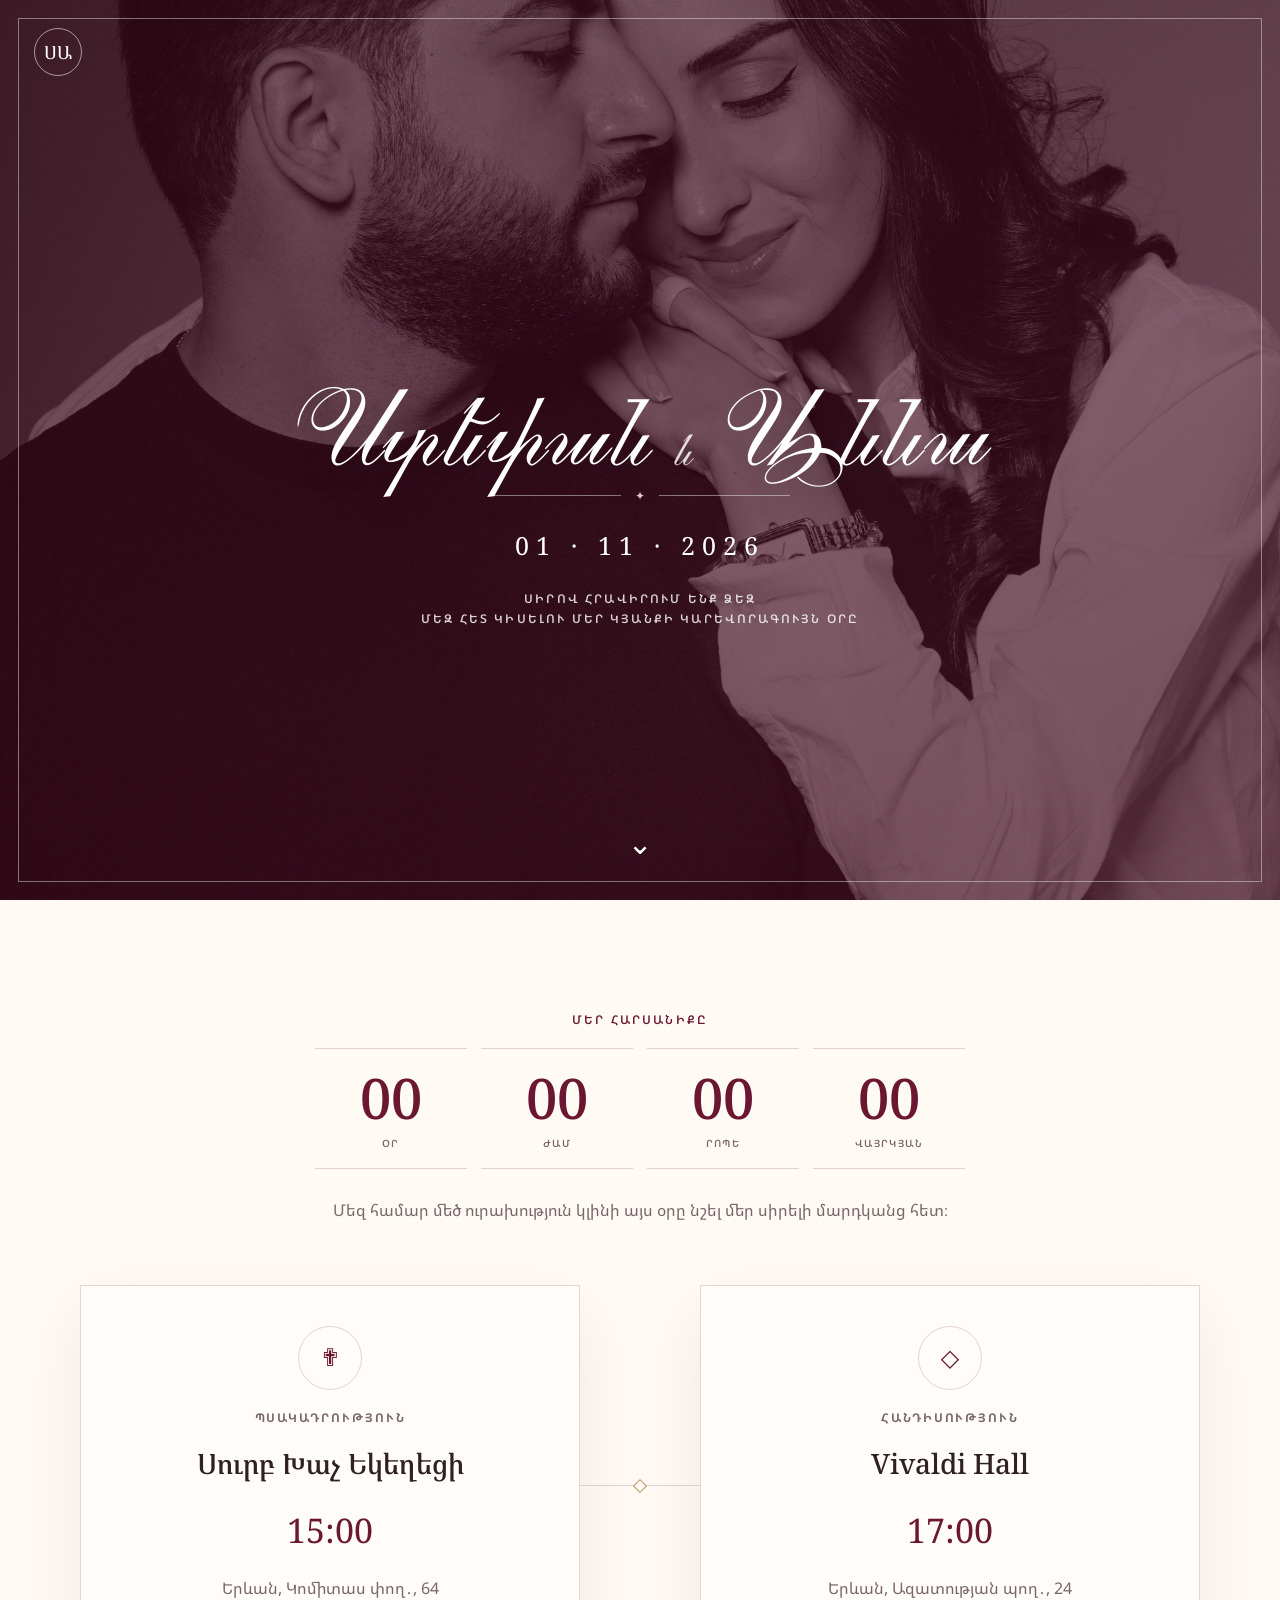
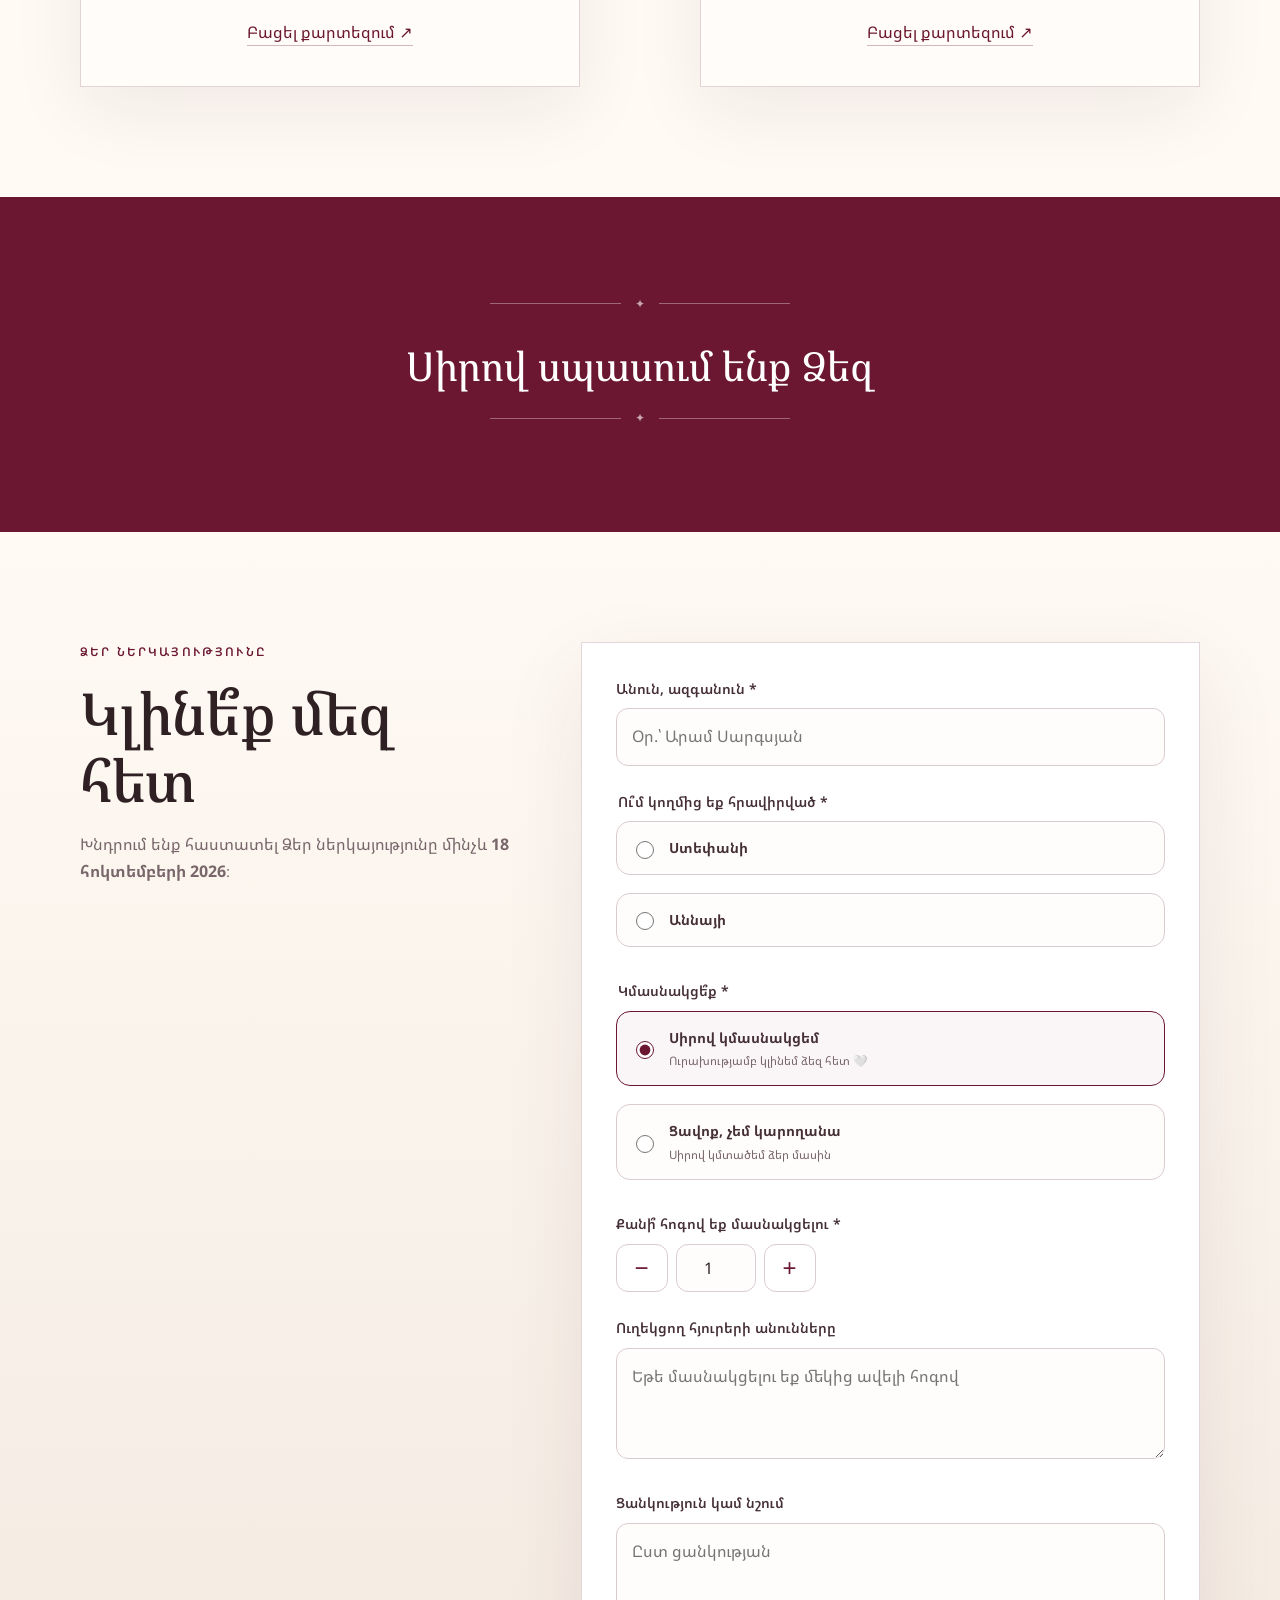
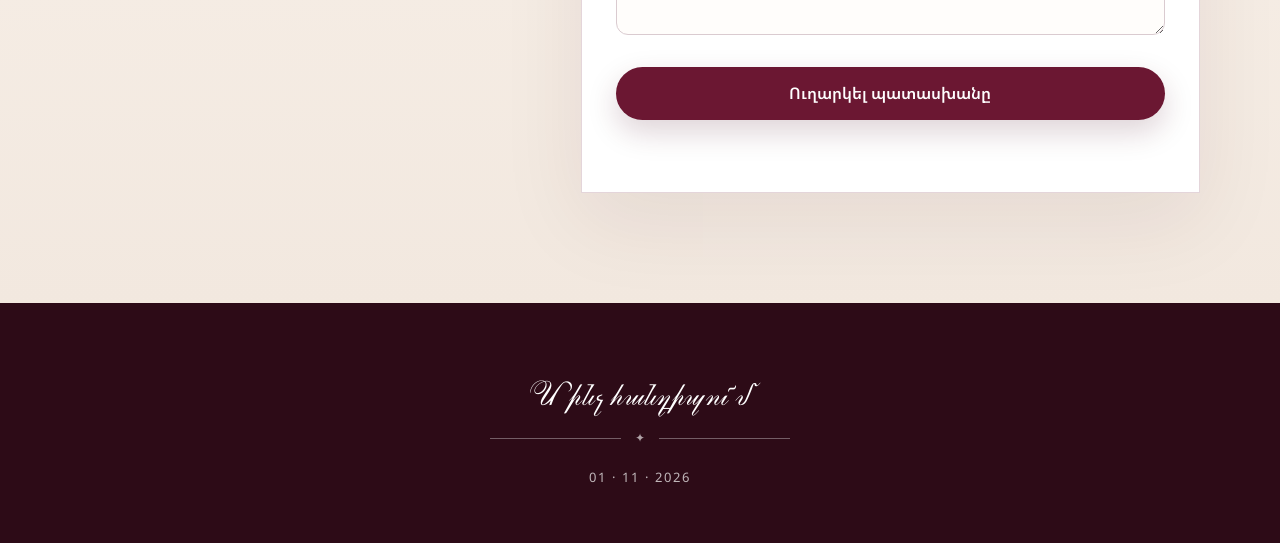
==== preview/index.html @ 8523e108 "Publish social sharing preview metadata" ====
<!DOCTYPE html>
<html lang="hy">
<head>
  <meta charset="UTF-8" />
  <meta name="viewport" content="width=device-width, initial-scale=1.0" />
  <meta name="theme-color" content="#6b1732" />
  <title>Ստեփան և Աննա — 01.11.2026</title>
  <meta name="description" content="Սիրով հրավիրում ենք Ձեզ մեզ հետ կիսելու մեր կյանքի կարևորագույն օրը։" />

  <!-- Link preview / social sharing -->
  <meta property="og:type" content="website" />
  <meta property="og:locale" content="hy_AM" />
  <meta property="og:title" content="Ստեփան և Աննա — 01.11.2026" />
  <meta property="og:description" content="Սիրով հրավիրում ենք Ձեզ մեզ հետ կիսելու մեր կյանքի կարևորագույն օրը։" />
  <meta property="og:url" content="https://stepan4118-star.github.io/stepan-anna-wedding/preview/" />
  <meta property="og:image" content="https://stepan4118-star.github.io/stepan-anna-wedding/preview/assets/share-preview.jpg" />
  <meta property="og:image:secure_url" content="https://stepan4118-star.github.io/stepan-anna-wedding/preview/assets/share-preview.jpg" />
  <meta property="og:image:type" content="image/jpeg" />
  <meta property="og:image:width" content="1200" />
  <meta property="og:image:height" content="572" />
  <meta property="og:image:alt" content="Ստեփան և Աննա — հարսանեկան հրավեր" />

  <meta name="twitter:card" content="summary_large_image" />
  <meta name="twitter:title" content="Ստեփան և Աննա — 01.11.2026" />
  <meta name="twitter:description" content="Սիրով հրավիրում ենք Ձեզ մեզ հետ կիսելու մեր կյանքի կարևորագույն օրը։" />
  <meta name="twitter:image" content="https://stepan4118-star.github.io/stepan-anna-wedding/preview/assets/share-preview.jpg" />
  <link rel="preconnect" href="https://fonts.googleapis.com">
  <link rel="preconnect" href="https://fonts.gstatic.com" crossorigin>
  <link href="https://fonts.googleapis.com/css2?family=Noto+Serif+Armenian:wght@400;500;600;700&family=Noto+Sans+Armenian:wght@300;400;500;600&display=swap" rel="stylesheet">
  <link rel="stylesheet" href="styles.css?v=20261003-6" />
</head>
<body>
  <div class="noise" aria-hidden="true"></div>

  <header class="hero" id="top">
    <div class="hero-overlay"></div>
    <nav class="nav container">
      <a class="monogram" href="#top" aria-label="Գլխավոր">ՍԱ</a>
    </nav>

    <div class="hero-content container reveal">
      <h1>Ստեփան <span>և</span> Աննա</h1>
      <div class="ornament" aria-hidden="true"><span></span><b>✦</b><span></span></div>
      <p class="date">01 · 11 · 2026</p>
      <p class="eyebrow hero-invitation">
        ՍԻՐՈՎ ՀՐԱՎԻՐՈՒՄ ԵՆՔ ՁԵԶ<br>
        ՄԵԶ ՀԵՏ ԿԻՍԵԼՈՒ ՄԵՐ ԿՅԱՆՔԻ ԿԱՐԵՎՈՐԱԳՈՒՅՆ ՕՐԸ
      </p>
    </div>

    <a class="scroll-cue" href="#details" aria-label="Ոլորել ներքև">⌄</a>
  </header>

  <main>
    <section class="section details" id="details">
      <div class="container">
        <div class="section-heading reveal">
          <p class="eyebrow">ՄԵՐ ՀԱՐՍԱՆԻՔԸ</p>
          <div class="countdown" id="countdown" aria-label="Հարսանիքին մնացել է">
            <div class="countdown-item"><strong id="countdownDays">00</strong><span>ՕՐ</span></div>
            <div class="countdown-item"><strong id="countdownHours">00</strong><span>ԺԱՄ</span></div>
            <div class="countdown-item"><strong id="countdownMinutes">00</strong><span>ՐՈՊԵ</span></div>
            <div class="countdown-item"><strong id="countdownSeconds">00</strong><span>ՎԱՅՐԿՅԱՆ</span></div>
          </div>
          <p>Մեզ համար մեծ ուրախություն կլինի այս օրը նշել մեր սիրելի մարդկանց հետ։</p>
        </div>

        <div class="timeline">
          <article class="event-card reveal">
            <div class="event-icon">✟</div>
            <p class="event-label">ՊՍԱԿԱԴՐՈՒԹՅՈՒՆ</p>
            <h3>Սուրբ Խաչ Եկեղեցի</h3>
            <div class="event-time">15:00</div>
            <p>Երևան, Կոմիտաս փող․, 64</p>
            <a class="text-link" href="https://www.google.com/maps/search/?api=1&query=Surb+Khach+Church+Komitas+64+Yerevan" target="_blank" rel="noopener">Բացել քարտեզում ↗</a>
          </article>

          <div class="timeline-line" aria-hidden="true"><span></span></div>

          <article class="event-card reveal">
            <div class="event-icon">◇</div>
            <p class="event-label">ՀԱՆԴԻՍՈՒԹՅՈՒՆ</p>
            <h3>Vivaldi Hall</h3>
            <div class="event-time">17:00</div>
            <p>Երևան, Ազատության պող․, 24</p>
            <a class="text-link" href="https://www.google.com/maps/search/?api=1&query=Vivaldi+Hall+Azatutyan+24+Yerevan" target="_blank" rel="noopener">Բացել քարտեզում ↗</a>
          </article>
        </div>
      </div>
    </section>

    <section class="quote-section">
      <div class="container reveal">
        <div class="ornament light" aria-hidden="true"><span></span><b>✦</b><span></span></div>
        <p>Սիրով սպասում ենք Ձեզ</p>
        <div class="ornament light" aria-hidden="true"><span></span><b>✦</b><span></span></div>
      </div>
    </section>

    <section class="section rsvp" id="rsvp">
      <div class="container rsvp-grid">
        <div class="rsvp-copy reveal">
          <p class="eyebrow">ՁԵՐ ՆԵՐԿԱՅՈՒԹՅՈՒՆԸ</p>
          <h2>Կլինե՞ք մեզ հետ</h2>
          <p>Խնդրում ենք հաստատել Ձեր ներկայությունը մինչև <strong>18 հոկտեմբերի 2026</strong>։</p>
        </div>

        <form class="rsvp-form reveal" id="rsvpForm">
          <div class="field">
            <label for="name">Անուն, ազգանուն *</label>
            <input id="name" name="name" type="text" autocomplete="name" required placeholder="Օր.՝ Արամ Սարգսյան" />
          </div>

          <fieldset class="field choice-field">
            <legend>Ու՞մ կողմից եք հրավիրված *</legend>
            <label class="choice-card">
              <input type="radio" name="invitedBy" value="Ստեփանի" required />
              <span><b>Ստեփանի</b></span>
            </label>
            <label class="choice-card">
              <input type="radio" name="invitedBy" value="Աննայի" required />
              <span><b>Աննայի</b></span>
            </label>
          </fieldset>

          <fieldset class="field choice-field">
            <legend>Կմասնակցե՞ք *</legend>
            <label class="choice-card">
              <input type="radio" name="attendance" value="Այո" required checked />
              <span><b>Սիրով կմասնակցեմ</b><small>Ուրախությամբ կլինեմ ձեզ հետ 🤍</small></span>
            </label>
            <label class="choice-card">
              <input type="radio" name="attendance" value="Ոչ" required />
              <span><b>Ցավոք, չեմ կարողանա</b><small>Սիրով կմտածեմ ձեր մասին</small></span>
            </label>
          </fieldset>

          <div id="attendingFields">
            <div class="field">
              <label for="guestCount">Քանի՞ հոգով եք մասնակցելու *</label>
              <div class="counter">
                <button type="button" id="minusGuest" aria-label="Պակասեցնել">−</button>
                <input id="guestCount" name="guestCount" type="number" min="1" max="10" value="1" inputmode="numeric" />
                <button type="button" id="plusGuest" aria-label="Ավելացնել">+</button>
              </div>
            </div>

            <div class="field">
              <label for="guestNames">Ուղեկցող հյուրերի անունները</label>
              <textarea id="guestNames" name="guestNames" rows="3" placeholder="Եթե մասնակցելու եք մեկից ավելի հոգով"></textarea>
            </div>
          </div>

          <div class="field">
            <label for="message">Ցանկություն կամ նշում</label>
            <textarea id="message" name="message" rows="3" placeholder="Ըստ ցանկության"></textarea>
          </div>

          <button class="btn btn-primary submit-btn" type="submit">Ուղարկել պատասխանը</button>
          <p class="form-status" id="formStatus" role="status" aria-live="polite"></p>
        </form>
      </div>
    </section>
  </main>

  <footer>
    <div class="container">
      <p class="footer-names">Մինչ հանդիպու՜մ</p>
      <div class="ornament light" aria-hidden="true"><span></span><b>✦</b><span></span></div>
      <p>01 · 11 · 2026</p>
    </div>
  </footer>

  <script src="script.js?v=20261003-1"></script>
</body>
</html>
---- preview/styles.css ----
@font-face {
  font-family: "Arm Allegro";
  src: url("assets/fonts/ArmAllegroU.ttf") format("truetype");
  font-weight: normal;
  font-style: normal;
  font-display: swap;
}

:root {
  --burgundy: #6b1732;
  --burgundy-dark: #4d0f24;
  --cream: #f6efe6;
  --paper: #fffaf4;
  --ink: #2f2024;
  --muted: #78666b;
  --gold: #b79062;
  --line: rgba(107, 23, 50, 0.18);
}

* { box-sizing: border-box; }
html { scroll-behavior: smooth; }
body {
  margin: 0;
  font-family: "Noto Sans Armenian", system-ui, sans-serif;
  color: var(--ink);
  background: var(--paper);
  line-height: 1.7;
  overflow-x: hidden;
}

body::selection { background: rgba(107,23,50,.18); }

.noise {
  position: fixed;
  inset: 0;
  z-index: 999;
  pointer-events: none;
  opacity: .035;
  background-image: url("data:image/svg+xml,%3Csvg viewBox='0 0 180 180' xmlns='http://www.w3.org/2000/svg'%3E%3Cfilter id='n'%3E%3CfeTurbulence type='fractalNoise' baseFrequency='.9' numOctaves='4' stitchTiles='stitch'/%3E%3C/filter%3E%3Crect width='100%25' height='100%25' filter='url(%23n)' opacity='.45'/%3E%3C/svg%3E");
}

.container { width: min(1120px, calc(100% - 40px)); margin: 0 auto; }

.hero {
  min-height: 100svh;
  position: relative;
  display: grid;
  place-items: center;
  text-align: center;
  color: #fff;
  background:
    linear-gradient(rgba(64, 10, 29, .62), rgba(64, 10, 29, .70)),
    url("assets/hero.jpg") center/cover no-repeat,
    radial-gradient(circle at center, #8f3c55 0%, var(--burgundy-dark) 65%, #2b0915 100%);
}

.hero-overlay {
  position: absolute;
  inset: 18px;
  border: 1px solid rgba(255,255,255,.42);
  pointer-events: none;
}

.nav {
  position: absolute;
  top: 0;
  left: 50%;
  transform: translateX(-50%);
  display: flex;
  align-items: center;
  justify-content: space-between;
  padding: 28px 0;
  z-index: 3;
}

@media (min-width: 801px) {
  .nav {
    width: auto;
    left: 34px;
    transform: none;
    margin: 0;
  }
}

.monogram {
  width: 48px; height: 48px;
  display: grid; place-items: center;
  border: 1px solid rgba(255,255,255,.55);
  border-radius: 50%;
  color: white;
  text-decoration: none;
  font-family: "Noto Serif Armenian", serif;
  font-size: 18px;
}

.nav-links { display: flex; gap: 24px; }
.nav-links a { color: rgba(255,255,255,.9); text-decoration: none; font-size: 14px; }

.hero-content { position: relative; top: 34px; z-index: 2; max-width: 850px; padding: 110px 20px 80px; }
.eyebrow { letter-spacing: .18em; font-size: 12px; font-weight: 600; margin: 0 0 18px; color: var(--burgundy); }
.hero .eyebrow { color: rgba(255,255,255,.82); }

h1, h2, h3 { font-family: "Noto Serif Armenian", serif; margin-top: 0; font-weight: 500; }
h1 { font-size: clamp(46px, 9vw, 108px); line-height: 1.03; margin-bottom: 22px; text-shadow: 0 12px 40px rgba(0,0,0,.2); }
.hero h1 { font-family: "Arm Allegro", serif; font-weight: normal; }
h1 span { font-size: .45em; font-weight: 400; opacity: .84; }
h2 { font-size: clamp(34px, 5vw, 58px); line-height: 1.15; margin-bottom: 18px; }
h3 { font-size: 28px; margin-bottom: 10px; }

.ornament { display: flex; align-items: center; justify-content: center; gap: 14px; margin: 12px auto 18px; max-width: 300px; color: rgba(255,255,255,.8); }
.ornament span { height: 1px; flex: 1; background: currentColor; opacity: .55; }
.ornament b { font-size: 12px; font-weight: 400; }
.ornament.light { color: rgba(255,255,255,.62); }

.date { font-family: "Noto Serif Armenian", serif; letter-spacing: .28em; font-size: clamp(18px, 2.4vw, 25px); margin: 0 0 22px; }
.intro { max-width: 660px; margin: 0 auto 34px; font-size: 17px; color: rgba(255,255,255,.84); }

.btn {
  display: inline-flex; align-items: center; justify-content: center;
  min-height: 52px;
  padding: 13px 26px;
  border-radius: 999px;
  border: 1px solid transparent;
  text-decoration: none;
  cursor: pointer;
  font: inherit;
  transition: transform .2s ease, box-shadow .2s ease, background .2s ease;
}
.btn:hover { transform: translateY(-2px); }
.btn-primary { background: var(--burgundy); color: #fff; box-shadow: 0 12px 30px rgba(74,11,32,.18); }
.hero .btn-primary { background: #fff; color: var(--burgundy-dark); }

.scroll-cue { position: absolute; bottom: 32px; color: #fff; text-decoration: none; font-size: 30px; animation: float 2s ease-in-out infinite; z-index: 2; }
@keyframes float { 0%,100% { transform: translateY(0); } 50% { transform: translateY(7px); } }

.section { padding: 110px 0; }
.section-heading { text-align: center; max-width: 720px; margin: 0 auto 60px; }
.section-heading > p:last-child { color: var(--muted); }

.countdown {
  display: grid;
  grid-template-columns: repeat(4, minmax(90px, 1fr));
  gap: 14px;
  max-width: 650px;
  margin: 12px auto 28px;
}
.countdown-item {
  padding: 20px 12px 16px;
  border-top: 1px solid var(--line);
  border-bottom: 1px solid var(--line);
}
.countdown-item strong {
  display: block;
  font-family: "Noto Serif Armenian", serif;
  font-size: clamp(34px, 5vw, 56px);
  font-weight: 500;
  line-height: 1;
  color: var(--burgundy);
  font-variant-numeric: tabular-nums;
}
.countdown-item span {
  display: block;
  margin-top: 10px;
  color: var(--muted);
  font-size: 10px;
  font-weight: 600;
  letter-spacing: .14em;
}


.timeline { display: grid; grid-template-columns: 1fr 120px 1fr; align-items: center; }
.event-card { text-align: center; padding: 40px 30px; border: 1px solid var(--line); background: rgba(255,255,255,.5); box-shadow: 0 24px 70px rgba(60,26,35,.07); }
.event-icon { width: 64px; height: 64px; margin: 0 auto 18px; border-radius: 50%; display: grid; place-items: center; border: 1px solid var(--line); color: var(--burgundy); font-size: 24px; }
.event-label { color: var(--burgundy); font-size: 12px; letter-spacing: .16em; font-weight: 700; }
.event-time { font-family: "Noto Serif Armenian", serif; color: var(--burgundy); font-size: 34px; margin: 14px 0 8px; }
.event-card > p { color: var(--muted); }
.text-link { color: var(--burgundy); text-decoration: none; border-bottom: 1px solid rgba(107,23,50,.3); padding-bottom: 2px; }
.timeline-line { height: 1px; background: var(--line); position: relative; }
.timeline-line span { position:absolute; left:50%; top:50%; transform:translate(-50%,-50%); width:10px; height:10px; border:1px solid var(--gold); background:var(--paper); transform: translate(-50%,-50%) rotate(45deg); }

.quote-section { padding: 85px 0; text-align:center; color:white; background: var(--burgundy); }
.quote-section p { font-family: "Noto Serif Armenian", serif; font-size: clamp(24px, 4vw, 40px); max-width: 830px; margin: 22px auto 0; line-height: 1.5; }

.rsvp { background: linear-gradient(180deg, #fffaf4 0%, #f2e8df 100%); }
.rsvp-grid { display:grid; grid-template-columns: .82fr 1.18fr; gap: 70px; align-items:start; }
.rsvp-copy { position:sticky; top:40px; }
.rsvp-copy > p:not(.eyebrow) { color:var(--muted); max-width: 480px; }
.small { font-size:13px; }

.rsvp-form { background:#fff; padding: 34px; border:1px solid var(--line); box-shadow:0 28px 80px rgba(70,29,40,.08); }
.field { margin-bottom: 24px; }
.field label, .field legend { display:block; font-size:14px; font-weight:600; margin-bottom:8px; color:#452f36; }
fieldset { padding:0; border:0; margin:0; }
input[type="text"], input[type="number"], textarea {
  width:100%; border:1px solid #dacbd0; background:#fffdfb; border-radius:12px; padding:14px 15px; font:inherit; color:var(--ink); outline:none; transition:.2s;
}
input:focus, textarea:focus { border-color:var(--burgundy); box-shadow:0 0 0 4px rgba(107,23,50,.08); }
textarea { resize:vertical; }

.choice-field { display:grid; gap:10px; }
.choice-card { display:flex !important; align-items:center; gap:12px; padding:14px; border:1px solid #dacbd0; border-radius:14px; cursor:pointer; background:#fffdfb; }
.choice-card:has(input:checked) { border-color:var(--burgundy); background:rgba(107,23,50,.035); }
.choice-card input { accent-color:var(--burgundy); width:18px; height:18px; }
.choice-card span { display:flex; flex-direction:column; }
.choice-card small { color:var(--muted); font-weight:400; margin-top:2px; }

.counter { display:grid; grid-template-columns: 52px 80px 52px; gap:8px; align-items:center; }
.counter button { width:52px; height:48px; border:1px solid #dacbd0; border-radius:12px; background:#fff; color:var(--burgundy); font-size:24px; cursor:pointer; }
.counter input { text-align:center; height:48px; padding:8px; }

.submit-btn { width:100%; border:0; font-weight:600; }
.form-status { min-height:24px; margin:14px 0 0; font-size:14px; text-align:center; }
.form-status.success { color:#3b6d4b; }
.form-status.error { color:#9a283e; }
.hidden { display:none !important; }

footer { padding: 55px 0; background: #2d0b17; color: rgba(255,255,255,.7); text-align:center; }
.footer-names { font-family:"Arm Allegro", serif; color:white; font-size:34px; font-weight:normal; margin:0 0 4px; }
footer p:last-child { margin:0; letter-spacing:.15em; font-size:13px; }

.reveal { opacity:0; transform:translateY(24px); transition: opacity .75s ease, transform .75s ease; }
.reveal.visible { opacity:1; transform:none; }

@media (max-width: 800px) {
  .nav-links { display:none; }
  .hero-overlay { inset:10px; }
  .hero-content { top:65px; }
  .section { padding:80px 0; }
  .countdown { grid-template-columns: repeat(2, minmax(110px, 1fr)); max-width: 420px; }
  .timeline { grid-template-columns:1fr; gap:18px; }
  .timeline-line { width:1px; height:55px; justify-self:center; }
  .rsvp-grid { grid-template-columns:1fr; gap:35px; }
  .rsvp-copy { position:static; text-align:center; }
}

@media (max-width: 520px) {
  .container { width:min(100% - 26px, 1120px); }
  .hero-content { padding-left:8px; padding-right:8px; }
  .date { letter-spacing:.14em; }
  .rsvp-form { padding:22px 16px; border-radius:0; }
  .event-card { padding:32px 18px; }
}
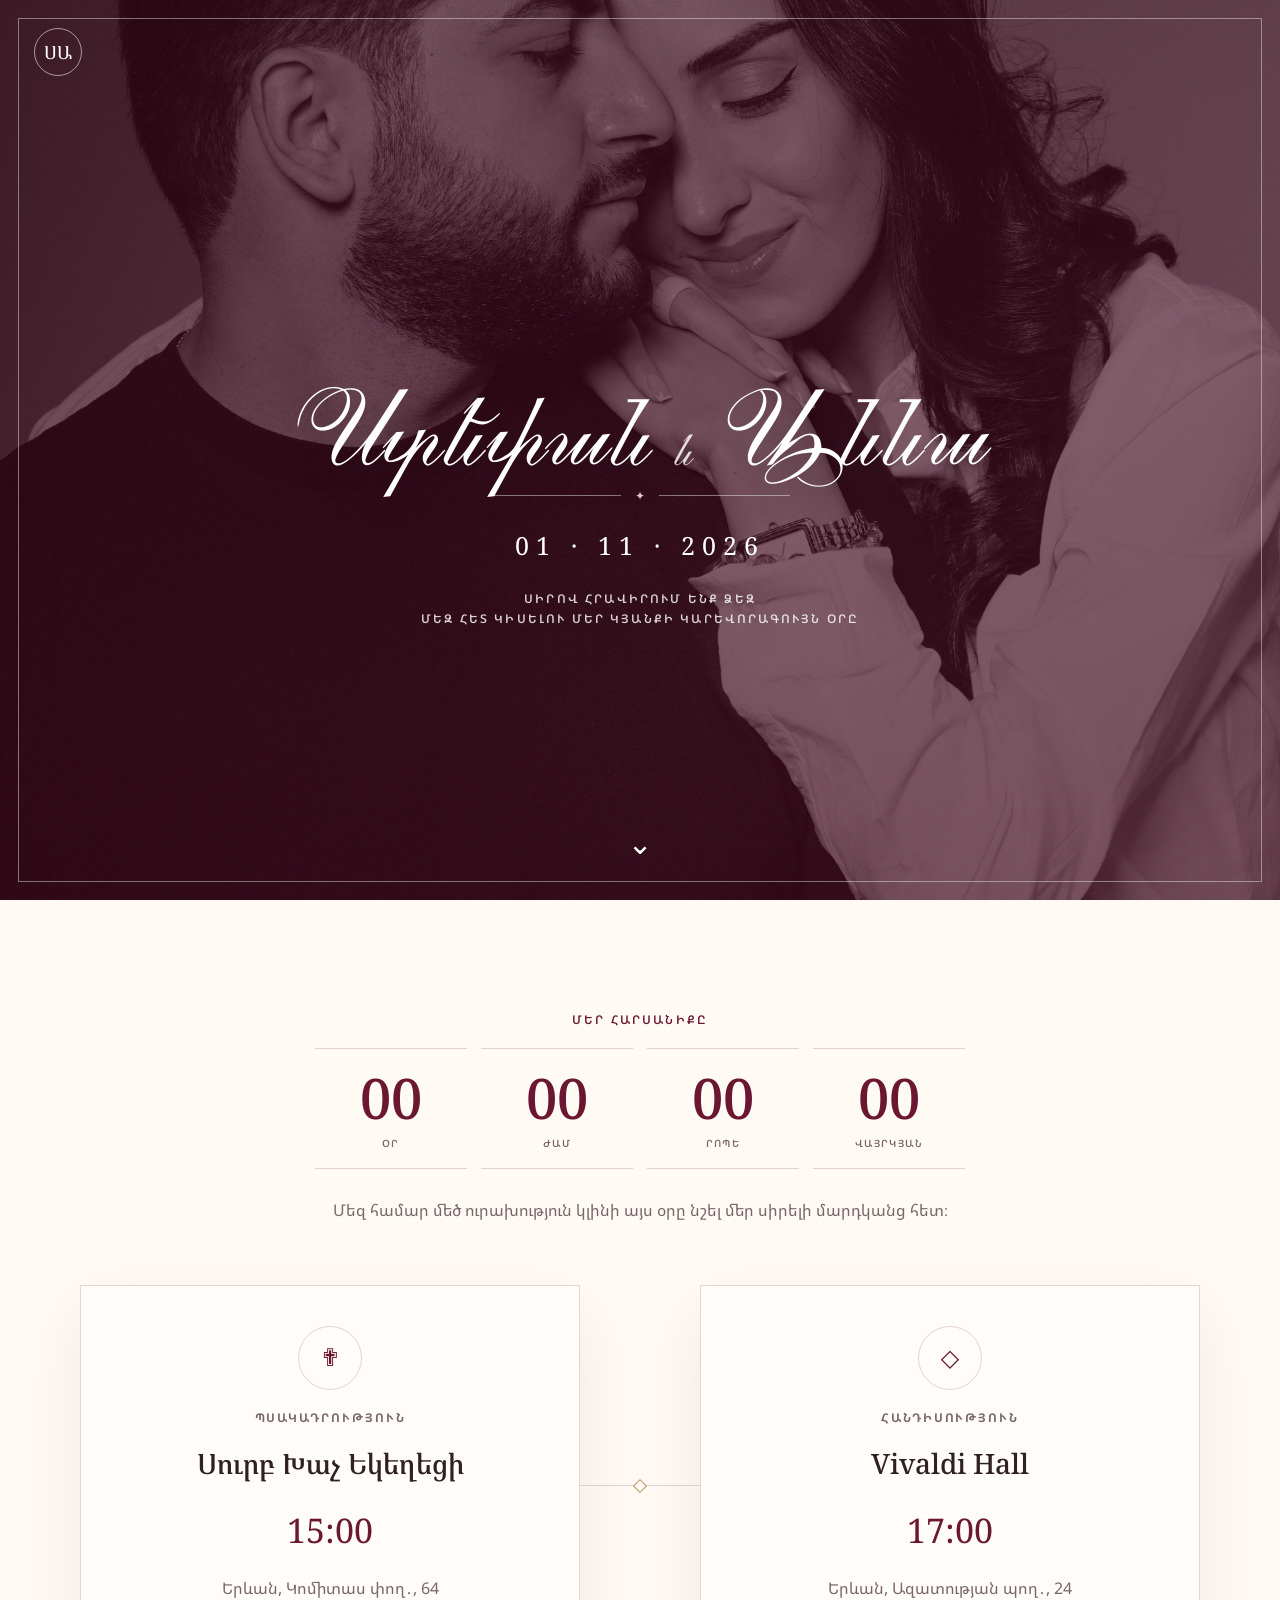
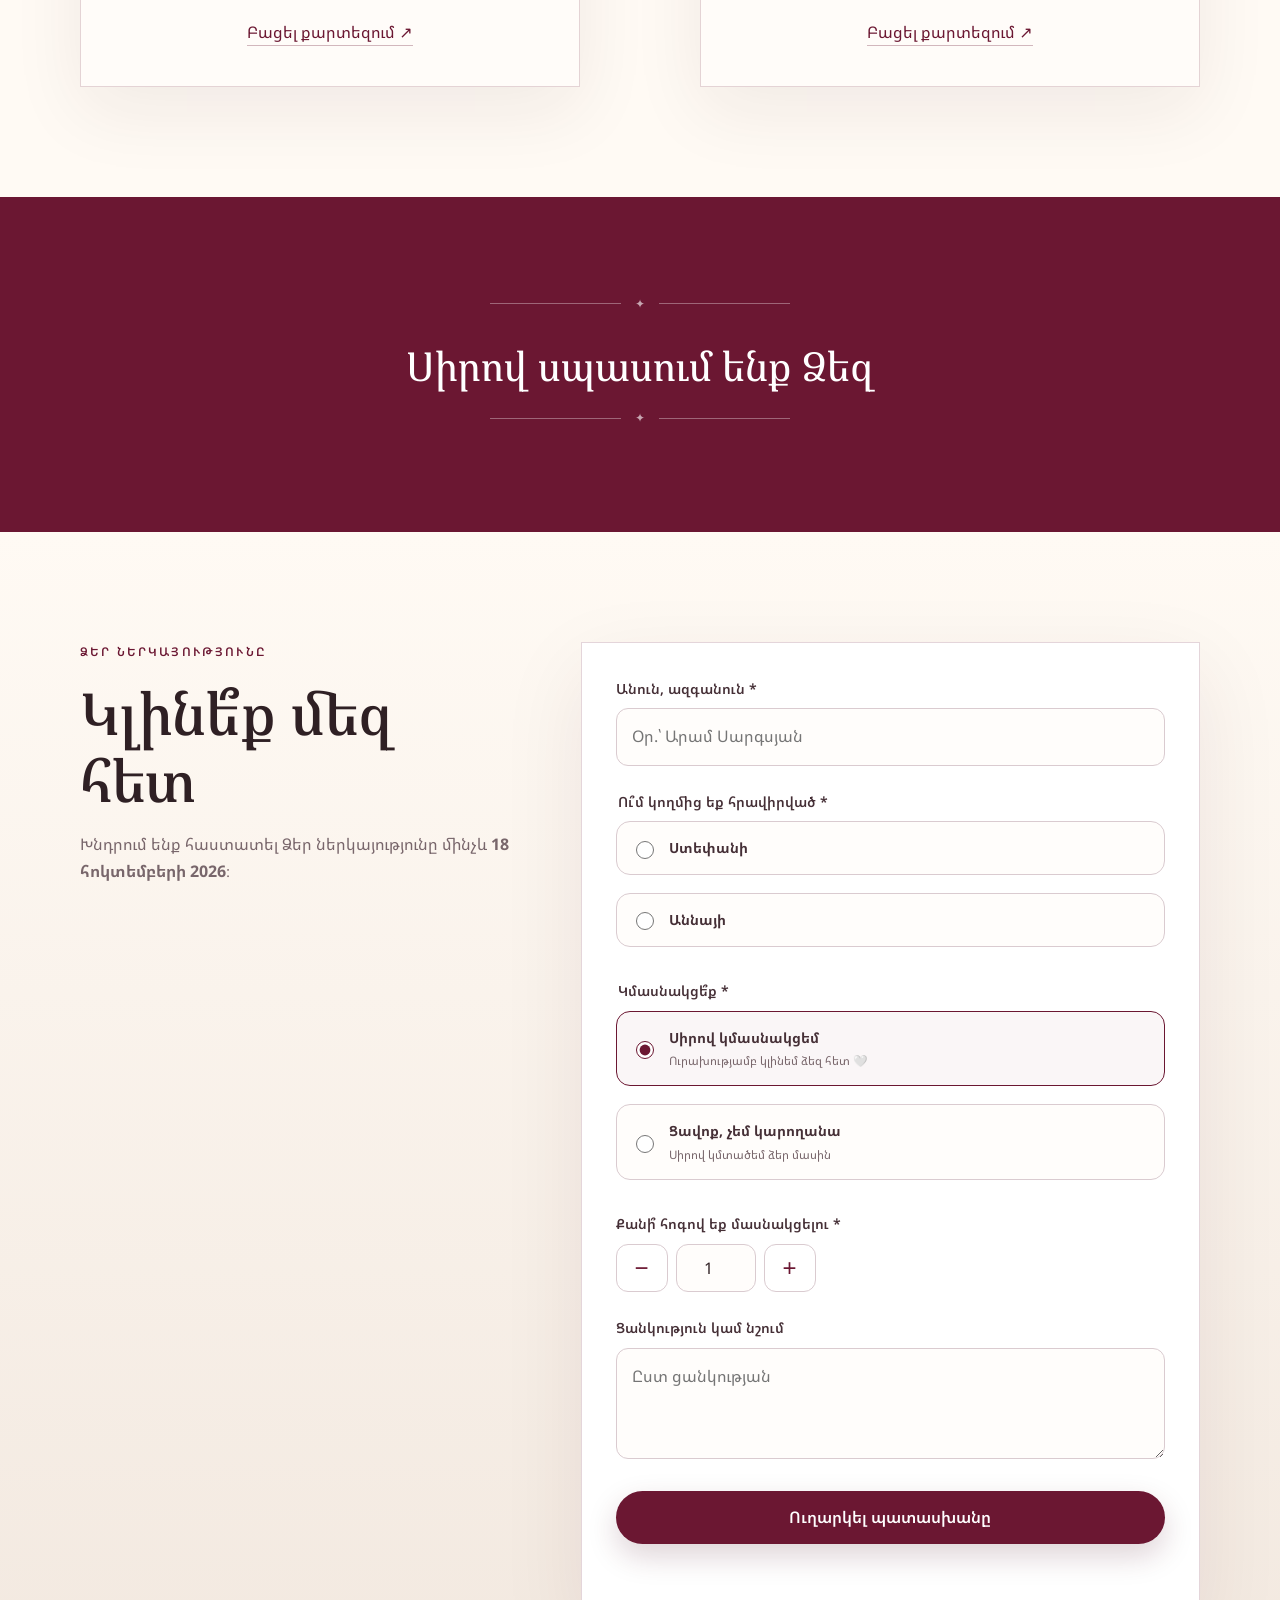
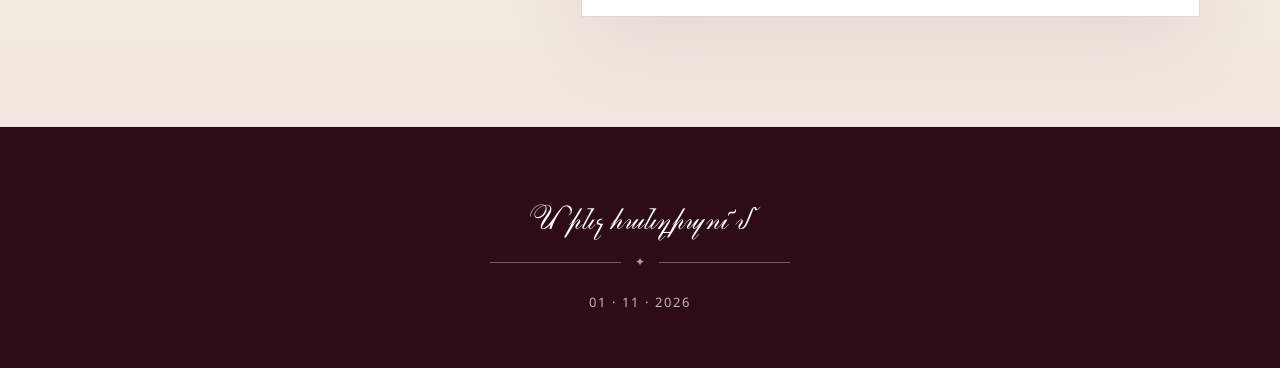
==== commit 77e83ea3: "Publish dynamic guest fields in preview" ====
--- a/preview/index.html
+++ b/preview/index.html
@@ -9,6 +9,7 @@
 
   <!-- Link preview / social sharing -->
   <meta property="og:type" content="website" />
+  <meta property="og:site_name" content="Ստեփան և Աննա" />
   <meta property="og:locale" content="hy_AM" />
   <meta property="og:title" content="Ստեփան և Աննա — 01.11.2026" />
   <meta property="og:description" content="Սիրով հրավիրում ենք Ձեզ մեզ հետ կիսելու մեր կյանքի կարևորագույն օրը։" />
@@ -145,10 +146,8 @@
               </div>
             </div>
 
-            <div class="field">
-              <label for="guestNames">Ուղեկցող հյուրերի անունները</label>
-              <textarea id="guestNames" name="guestNames" rows="3" placeholder="Եթե մասնակցելու եք մեկից ավելի հոգով"></textarea>
-            </div>
+            <div id="guestNameFields"></div>
+            <input id="guestNames" name="guestNames" type="hidden" value="" />
           </div>
 
           <div class="field">
@@ -171,6 +170,6 @@
     </div>
   </footer>
 
-  <script src="script.js?v=20261003-1"></script>
+  <script src="script.js?v=20261004-1"></script>
 </body>
 </html>
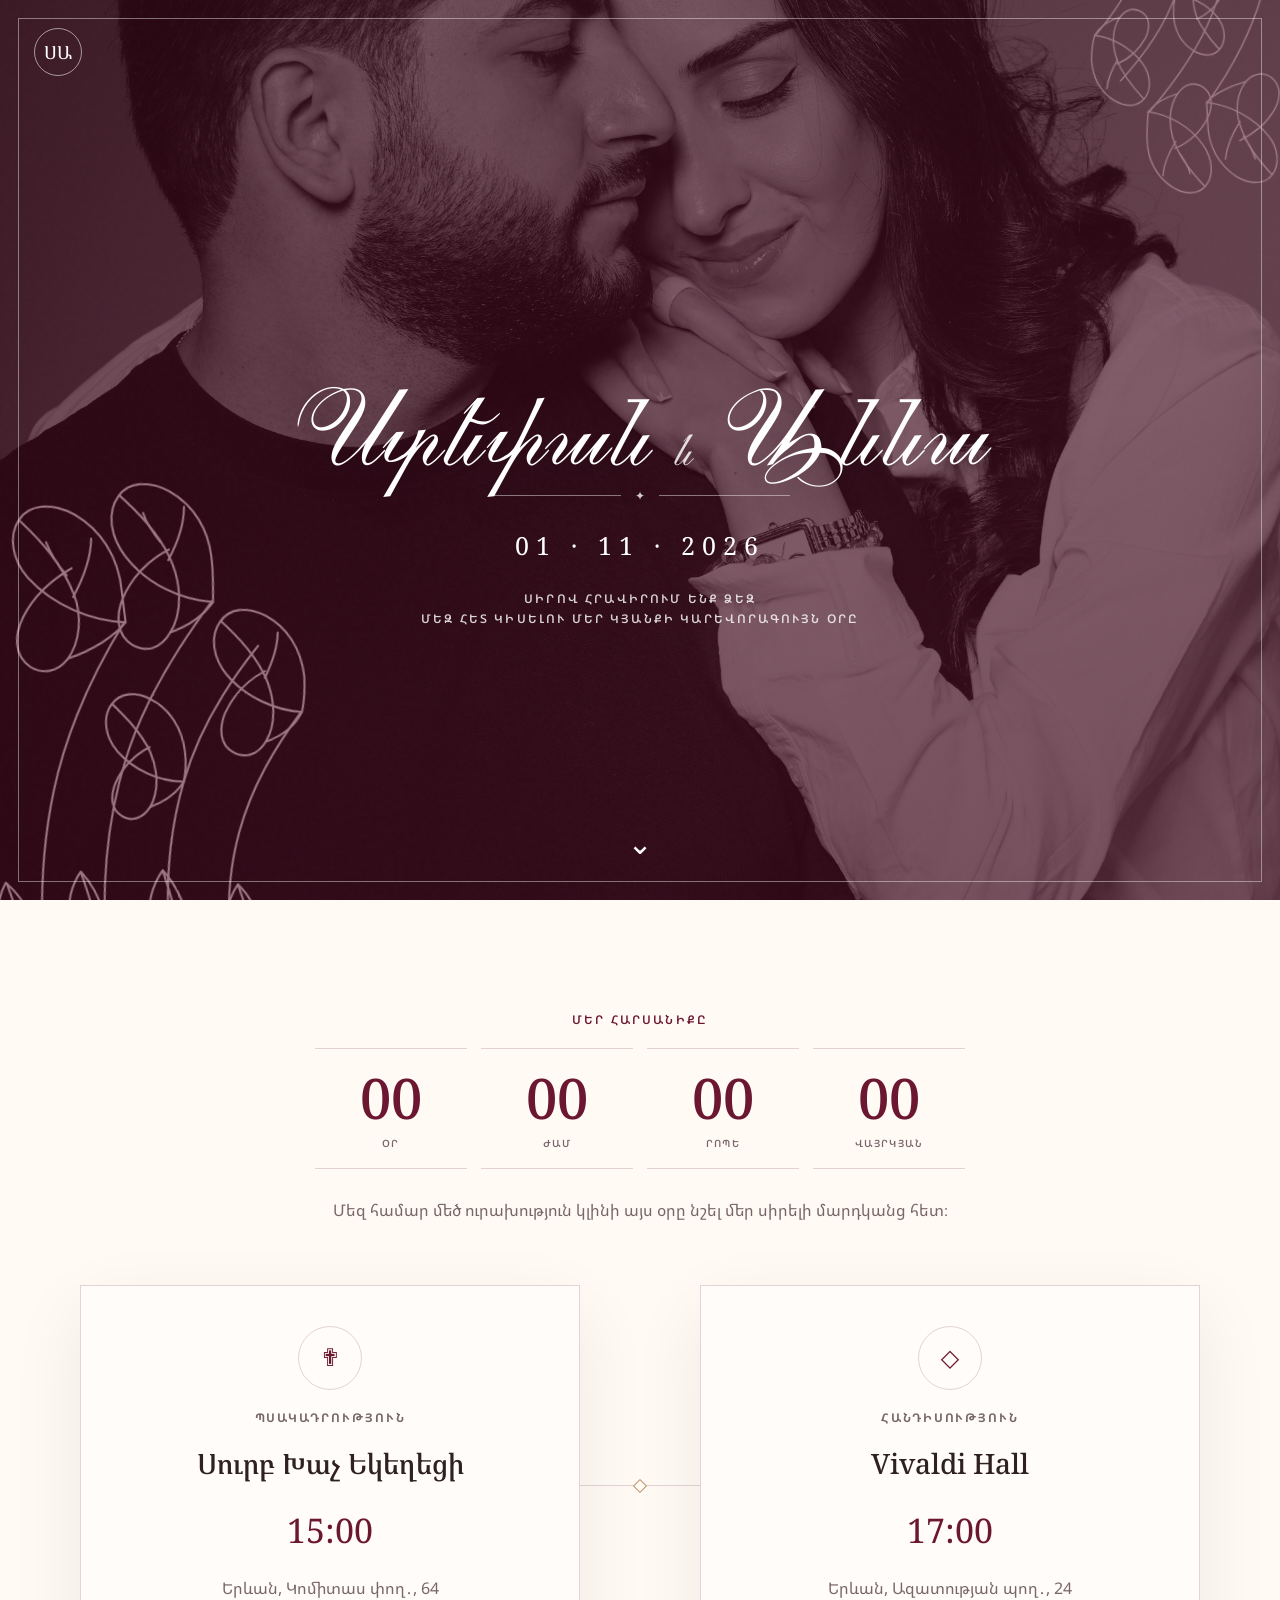
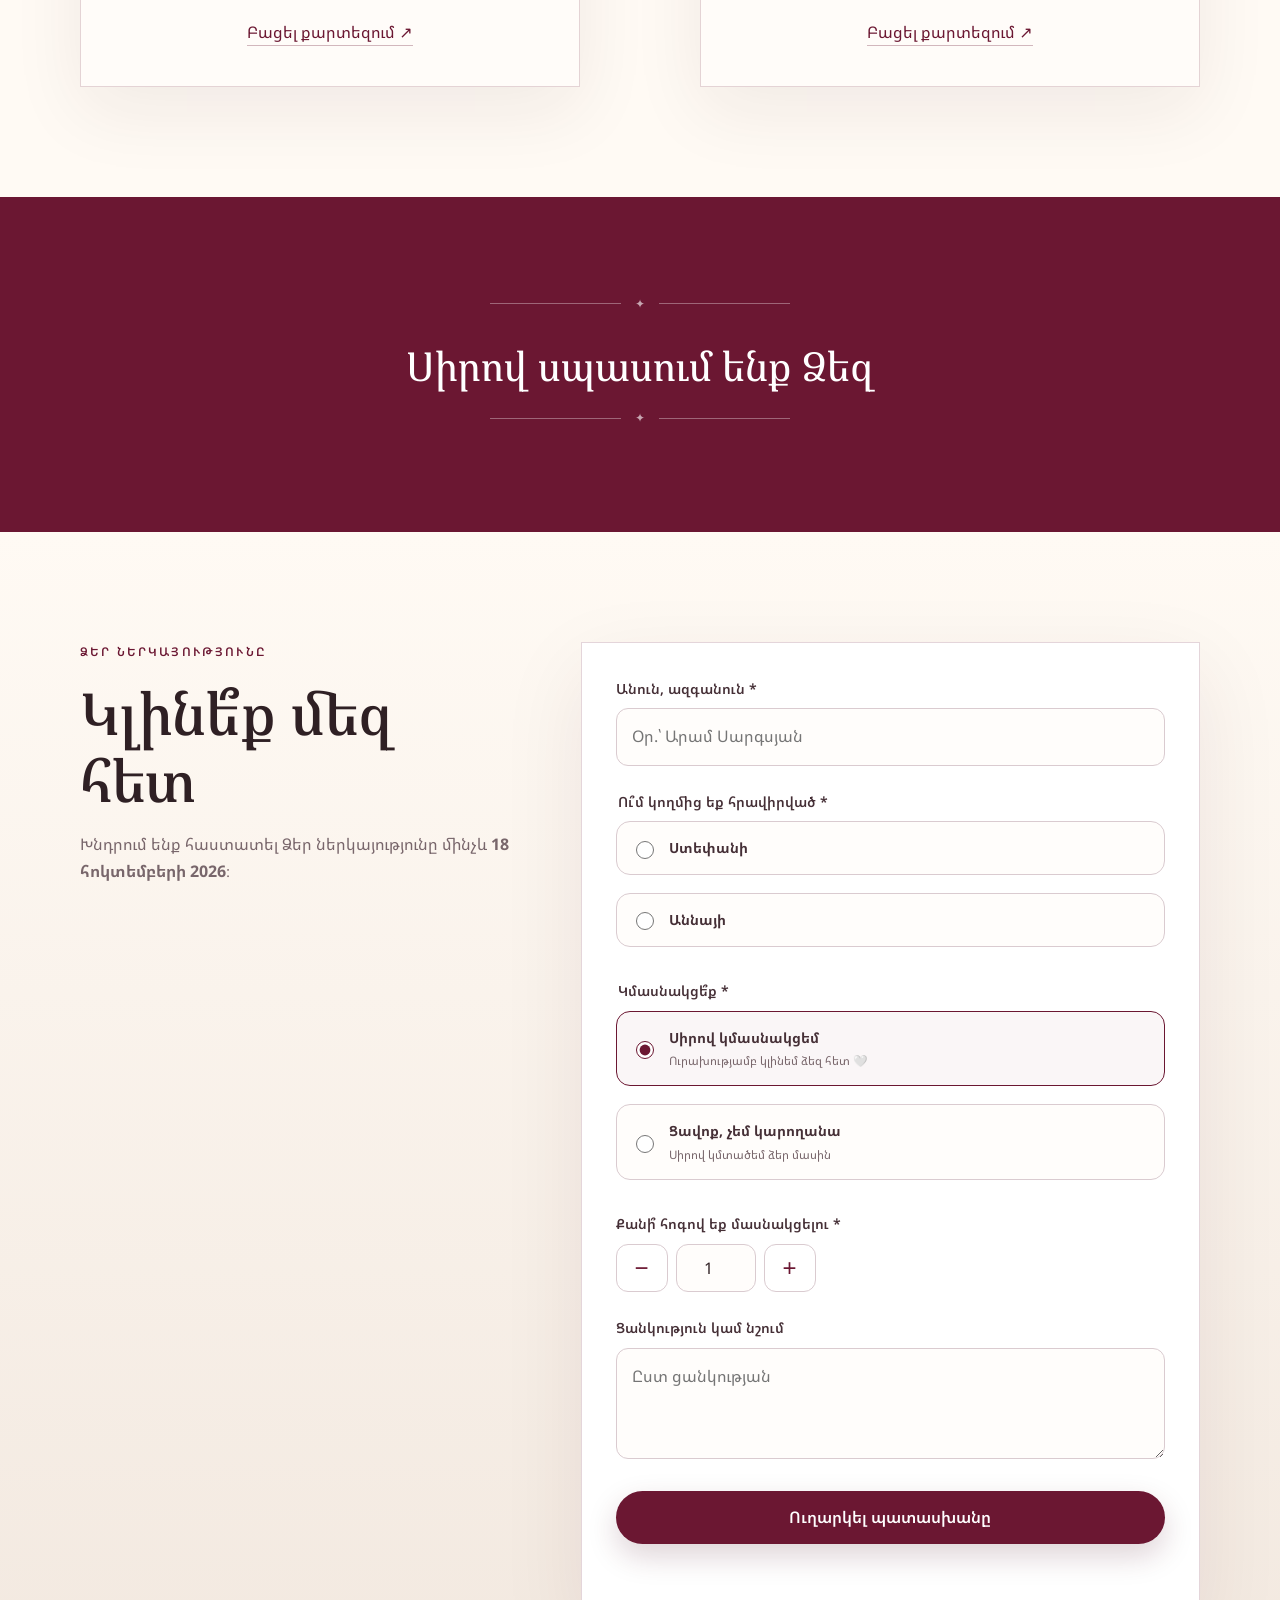
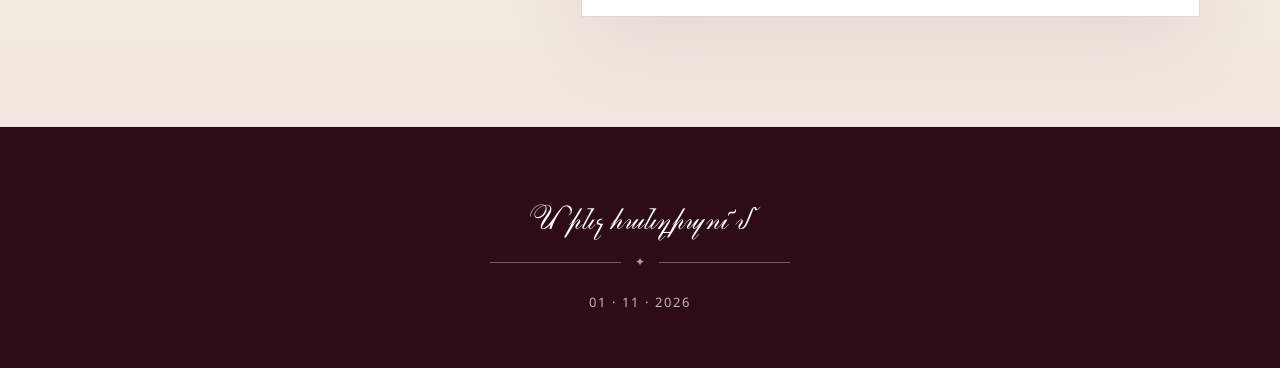
==== commit 4e68ab7b: "Publish calla lily hero preview" ====
--- a/preview/index.html
+++ b/preview/index.html
@@ -28,13 +28,15 @@
   <link rel="preconnect" href="https://fonts.googleapis.com">
   <link rel="preconnect" href="https://fonts.gstatic.com" crossorigin>
   <link href="https://fonts.googleapis.com/css2?family=Noto+Serif+Armenian:wght@400;500;600;700&family=Noto+Sans+Armenian:wght@300;400;500;600&display=swap" rel="stylesheet">
-  <link rel="stylesheet" href="styles.css?v=20261003-6" />
+  <link rel="stylesheet" href="styles.css?v=20261005-1" />
 </head>
 <body>
   <div class="noise" aria-hidden="true"></div>
 
   <header class="hero" id="top">
     <div class="hero-overlay"></div>
+    <span class="hero-calla hero-calla-left" aria-hidden="true"></span>
+    <span class="hero-calla hero-calla-right" aria-hidden="true"></span>
     <nav class="nav container">
       <a class="monogram" href="#top" aria-label="Գլխավոր">ՍԱ</a>
     </nav>
--- a/preview/styles.css
+++ b/preview/styles.css
@@ -48,14 +48,46 @@
   place-items: center;
   text-align: center;
   color: #fff;
+  overflow: hidden;
   background:
     linear-gradient(rgba(64, 10, 29, .62), rgba(64, 10, 29, .70)),
     url("assets/hero.jpg") center/cover no-repeat,
     radial-gradient(circle at center, #8f3c55 0%, var(--burgundy-dark) 65%, #2b0915 100%);
 }
 
+
+.hero-calla {
+  position: absolute;
+  display: block;
+  pointer-events: none;
+  z-index: 1;
+  background: rgba(255, 218, 226, .58);
+  -webkit-mask: url("assets/calla-line-art.svg") center / contain no-repeat;
+  mask: url("assets/calla-line-art.svg") center / contain no-repeat;
+  filter: drop-shadow(0 2px 12px rgba(54, 8, 24, .18));
+}
+
+.hero-calla-left {
+  width: min(39vw, 500px);
+  aspect-ratio: 520 / 620;
+  left: -95px;
+  bottom: -145px;
+  transform: rotate(-7deg);
+  opacity: .9;
+}
+
+.hero-calla-right {
+  width: min(28vw, 360px);
+  aspect-ratio: 520 / 620;
+  right: -92px;
+  top: -195px;
+  transform: rotate(177deg) scale(.92);
+  opacity: .68;
+}
+
 .hero-overlay {
   position: absolute;
+  z-index: 4;
   inset: 18px;
   border: 1px solid rgba(255,255,255,.42);
   pointer-events: none;
@@ -70,7 +102,7 @@
   align-items: center;
   justify-content: space-between;
   padding: 28px 0;
-  z-index: 3;
+  z-index: 5;
 }
 
 @media (min-width: 801px) {
@@ -96,7 +128,7 @@
 .nav-links { display: flex; gap: 24px; }
 .nav-links a { color: rgba(255,255,255,.9); text-decoration: none; font-size: 14px; }
 
-.hero-content { position: relative; top: 34px; z-index: 2; max-width: 850px; padding: 110px 20px 80px; }
+.hero-content { position: relative; top: 34px; z-index: 3; max-width: 850px; padding: 110px 20px 80px; }
 .eyebrow { letter-spacing: .18em; font-size: 12px; font-weight: 600; margin: 0 0 18px; color: var(--burgundy); }
 .hero .eyebrow { color: rgba(255,255,255,.82); }
 
@@ -130,7 +162,7 @@
 .btn-primary { background: var(--burgundy); color: #fff; box-shadow: 0 12px 30px rgba(74,11,32,.18); }
 .hero .btn-primary { background: #fff; color: var(--burgundy-dark); }
 
-.scroll-cue { position: absolute; bottom: 32px; color: #fff; text-decoration: none; font-size: 30px; animation: float 2s ease-in-out infinite; z-index: 2; }
+.scroll-cue { position: absolute; bottom: 32px; color: #fff; text-decoration: none; font-size: 30px; animation: float 2s ease-in-out infinite; z-index: 3; }
 @keyframes float { 0%,100% { transform: translateY(0); } 50% { transform: translateY(7px); } }
 
 .section { padding: 110px 0; }
@@ -223,6 +255,8 @@
 
 @media (max-width: 800px) {
   .nav-links { display:none; }
+  .hero-calla-left { width: 250px; left: -88px; bottom: -84px; opacity: .72; }
+  .hero-calla-right { width: 190px; right: -74px; top: -92px; opacity: .48; }
   .hero-overlay { inset:10px; }
   .hero-content { top:65px; }
   .section { padding:80px 0; }
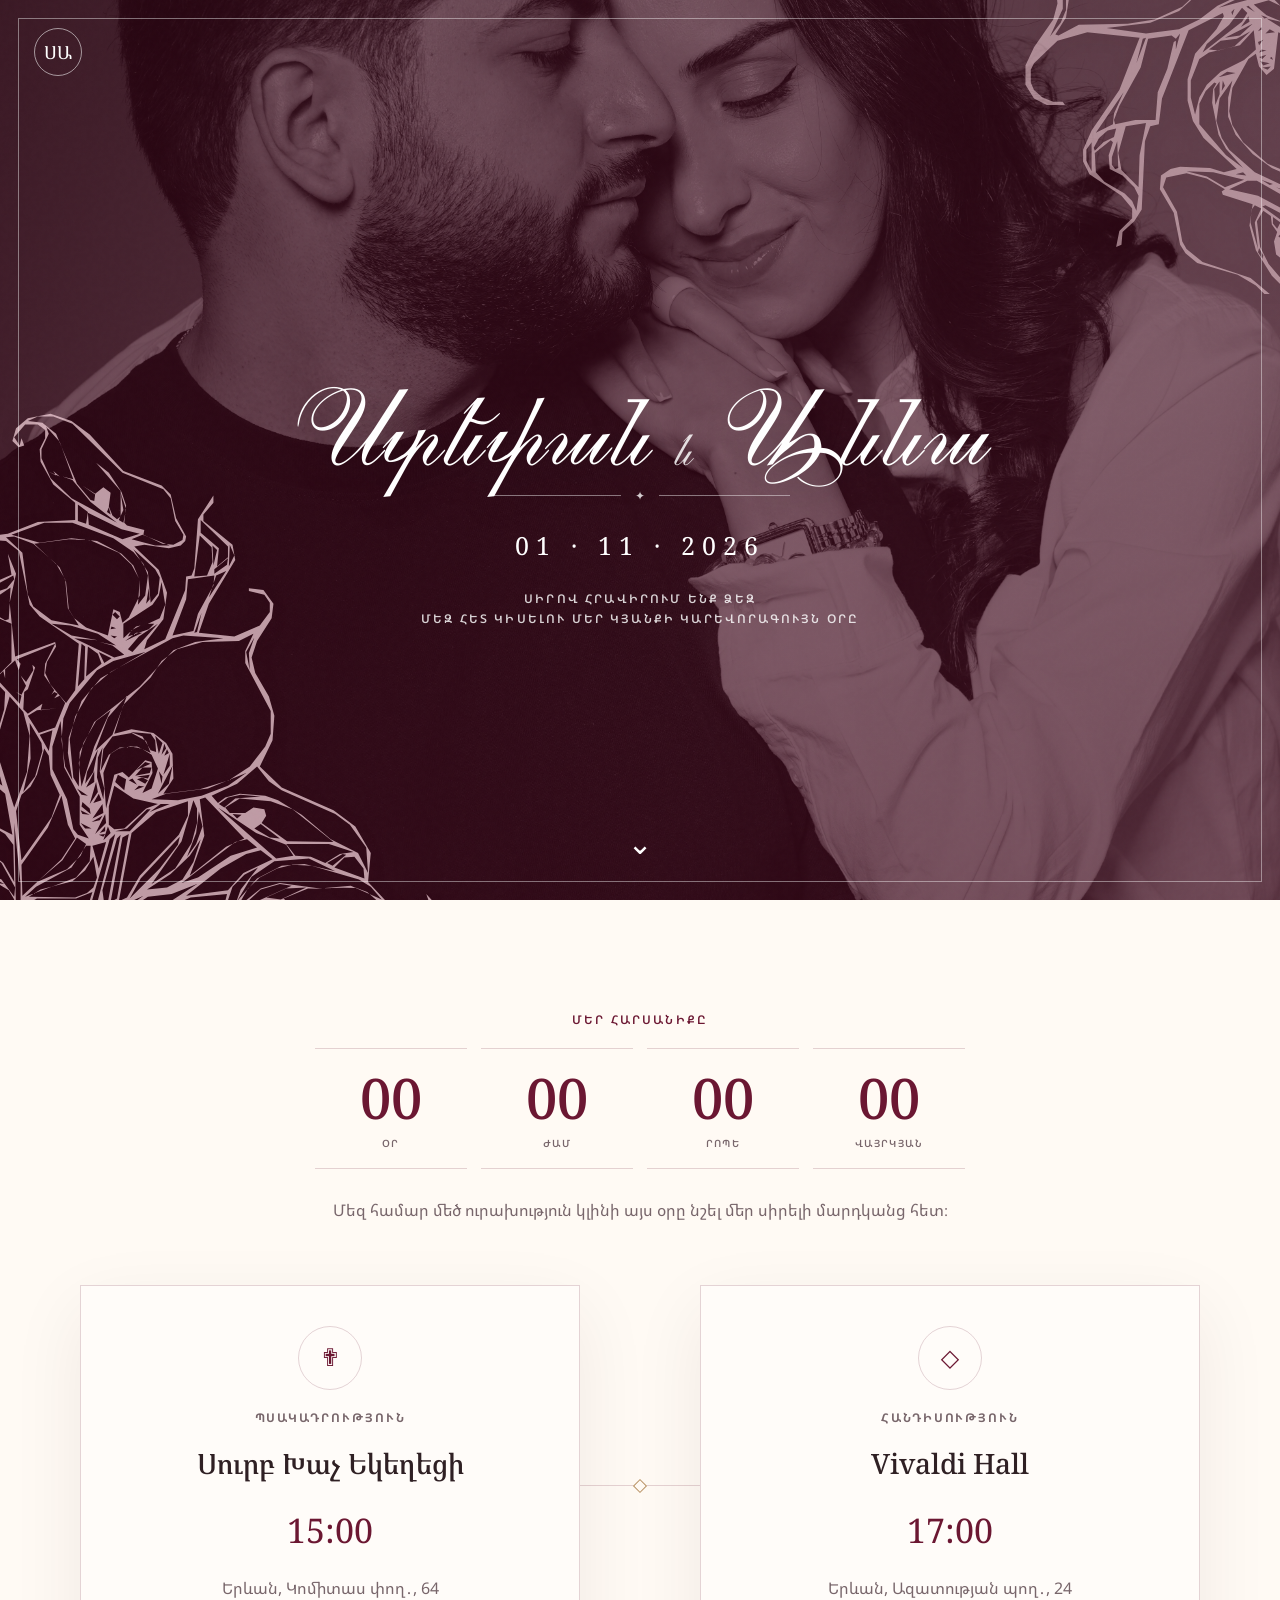
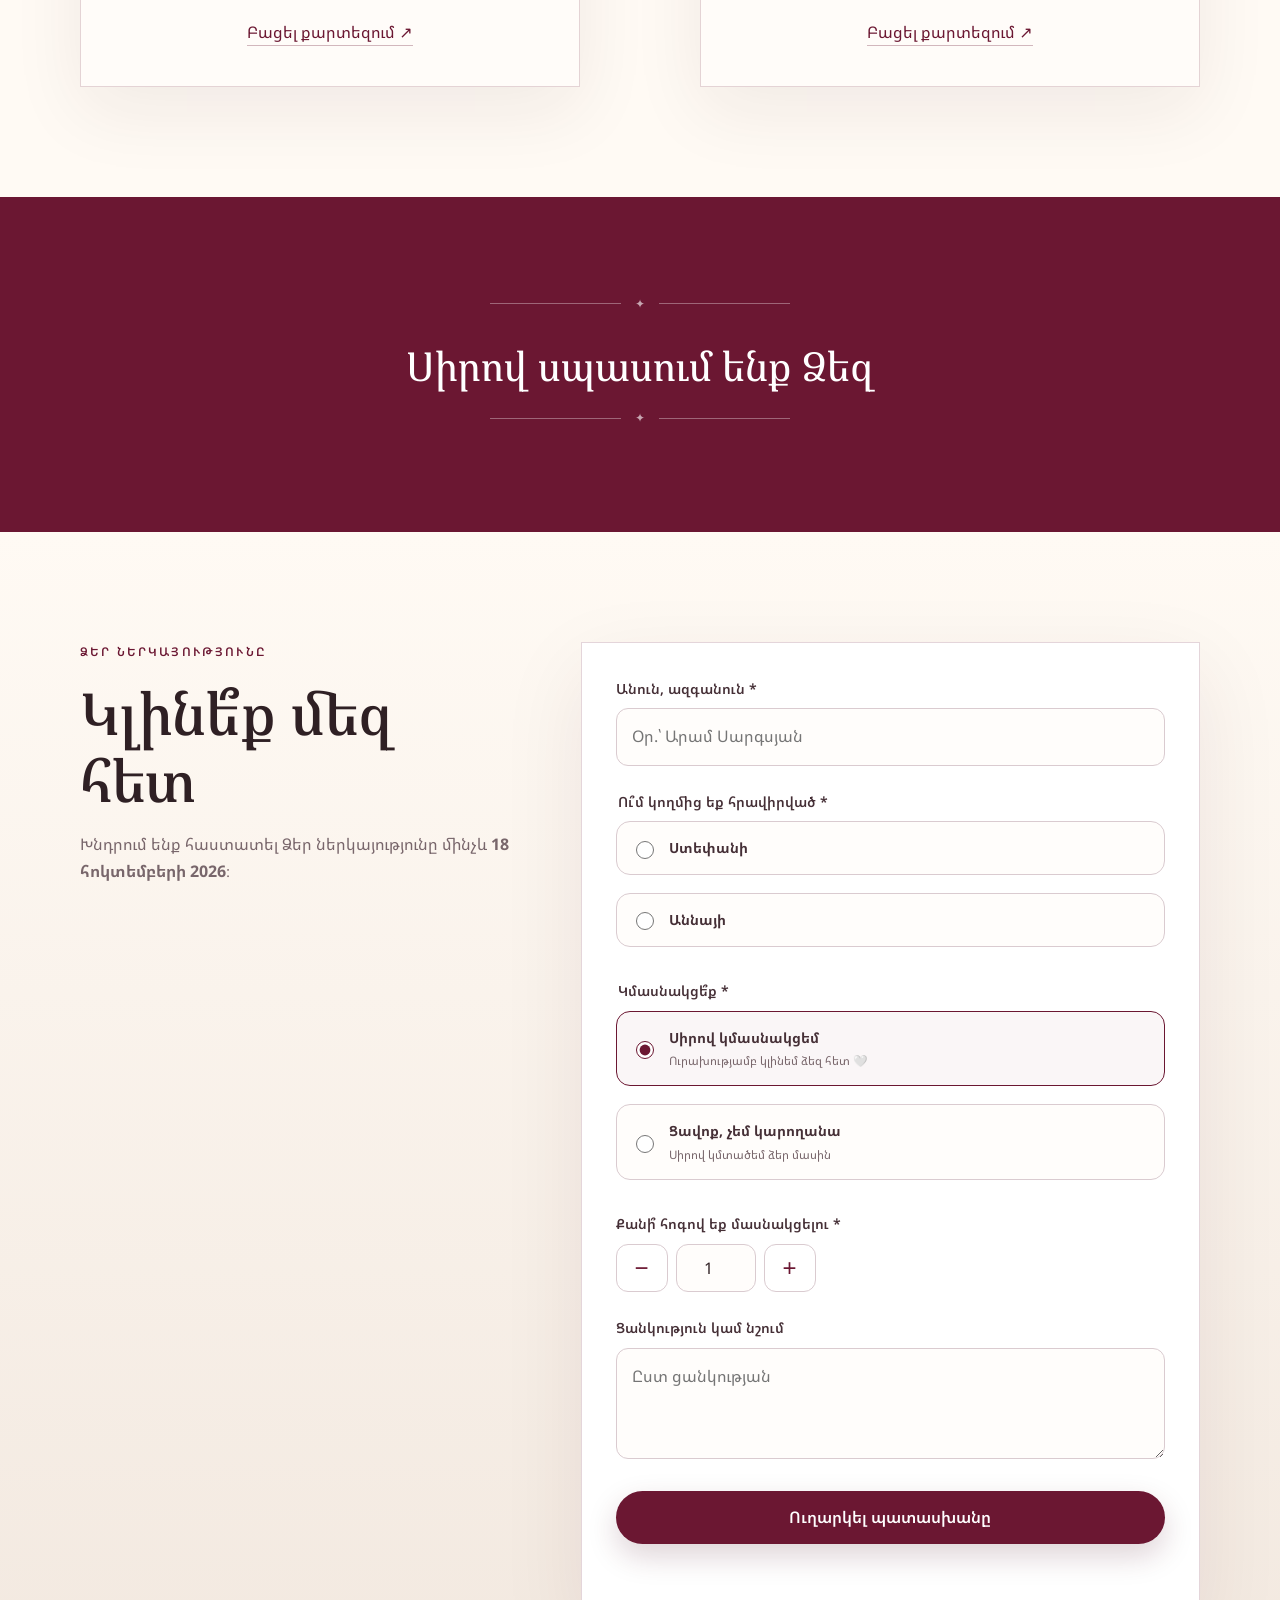
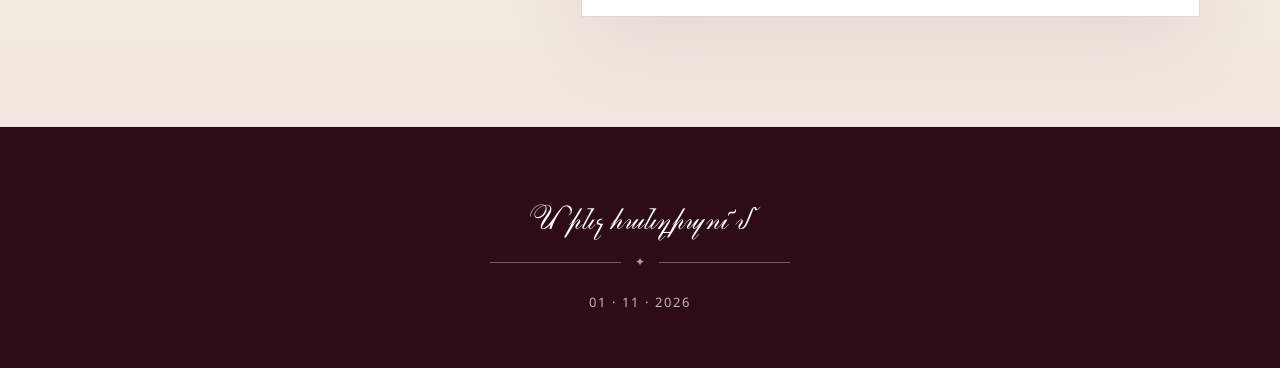
==== commit faf4acaa: "Publish refined calla lily preview" ====
--- a/preview/index.html
+++ b/preview/index.html
@@ -28,7 +28,7 @@
   <link rel="preconnect" href="https://fonts.googleapis.com">
   <link rel="preconnect" href="https://fonts.gstatic.com" crossorigin>
   <link href="https://fonts.googleapis.com/css2?family=Noto+Serif+Armenian:wght@400;500;600;700&family=Noto+Sans+Armenian:wght@300;400;500;600&display=swap" rel="stylesheet">
-  <link rel="stylesheet" href="styles.css?v=20261005-1" />
+  <link rel="stylesheet" href="styles.css?v=20261005-2" />
 </head>
 <body>
   <div class="noise" aria-hidden="true"></div>
--- a/preview/styles.css
+++ b/preview/styles.css
@@ -61,28 +61,28 @@
   display: block;
   pointer-events: none;
   z-index: 1;
-  background: rgba(255, 218, 226, .58);
-  -webkit-mask: url("assets/calla-line-art.svg") center / contain no-repeat;
-  mask: url("assets/calla-line-art.svg") center / contain no-repeat;
-  filter: drop-shadow(0 2px 12px rgba(54, 8, 24, .18));
+  background-position: center;
+  background-repeat: no-repeat;
+  background-size: contain;
+  filter: drop-shadow(0 2px 10px rgba(54, 8, 24, .16));
 }
 
 .hero-calla-left {
-  width: min(39vw, 500px);
-  aspect-ratio: 520 / 620;
-  left: -95px;
-  bottom: -145px;
-  transform: rotate(-7deg);
-  opacity: .9;
+  width: min(37vw, 500px);
+  aspect-ratio: 520 / 657;
+  left: -34px;
+  bottom: -96px;
+  background-image: url("assets/calla-left-detailed.svg");
+  opacity: .72;
 }
 
 .hero-calla-right {
-  width: min(28vw, 360px);
-  aspect-ratio: 520 / 620;
-  right: -92px;
-  top: -195px;
-  transform: rotate(177deg) scale(.92);
-  opacity: .68;
+  width: min(25vw, 330px);
+  aspect-ratio: 300 / 310;
+  right: -58px;
+  top: -36px;
+  background-image: url("assets/calla-right-detailed.svg");
+  opacity: .54;
 }
 
 .hero-overlay {
@@ -255,8 +255,8 @@
 
 @media (max-width: 800px) {
   .nav-links { display:none; }
-  .hero-calla-left { width: 250px; left: -88px; bottom: -84px; opacity: .72; }
-  .hero-calla-right { width: 190px; right: -74px; top: -92px; opacity: .48; }
+  .hero-calla-left { width: 285px; left: -92px; bottom: -46px; opacity: .62; }
+  .hero-calla-right { width: 185px; right: -56px; top: -24px; opacity: .42; }
   .hero-overlay { inset:10px; }
   .hero-content { top:65px; }
   .section { padding:80px 0; }
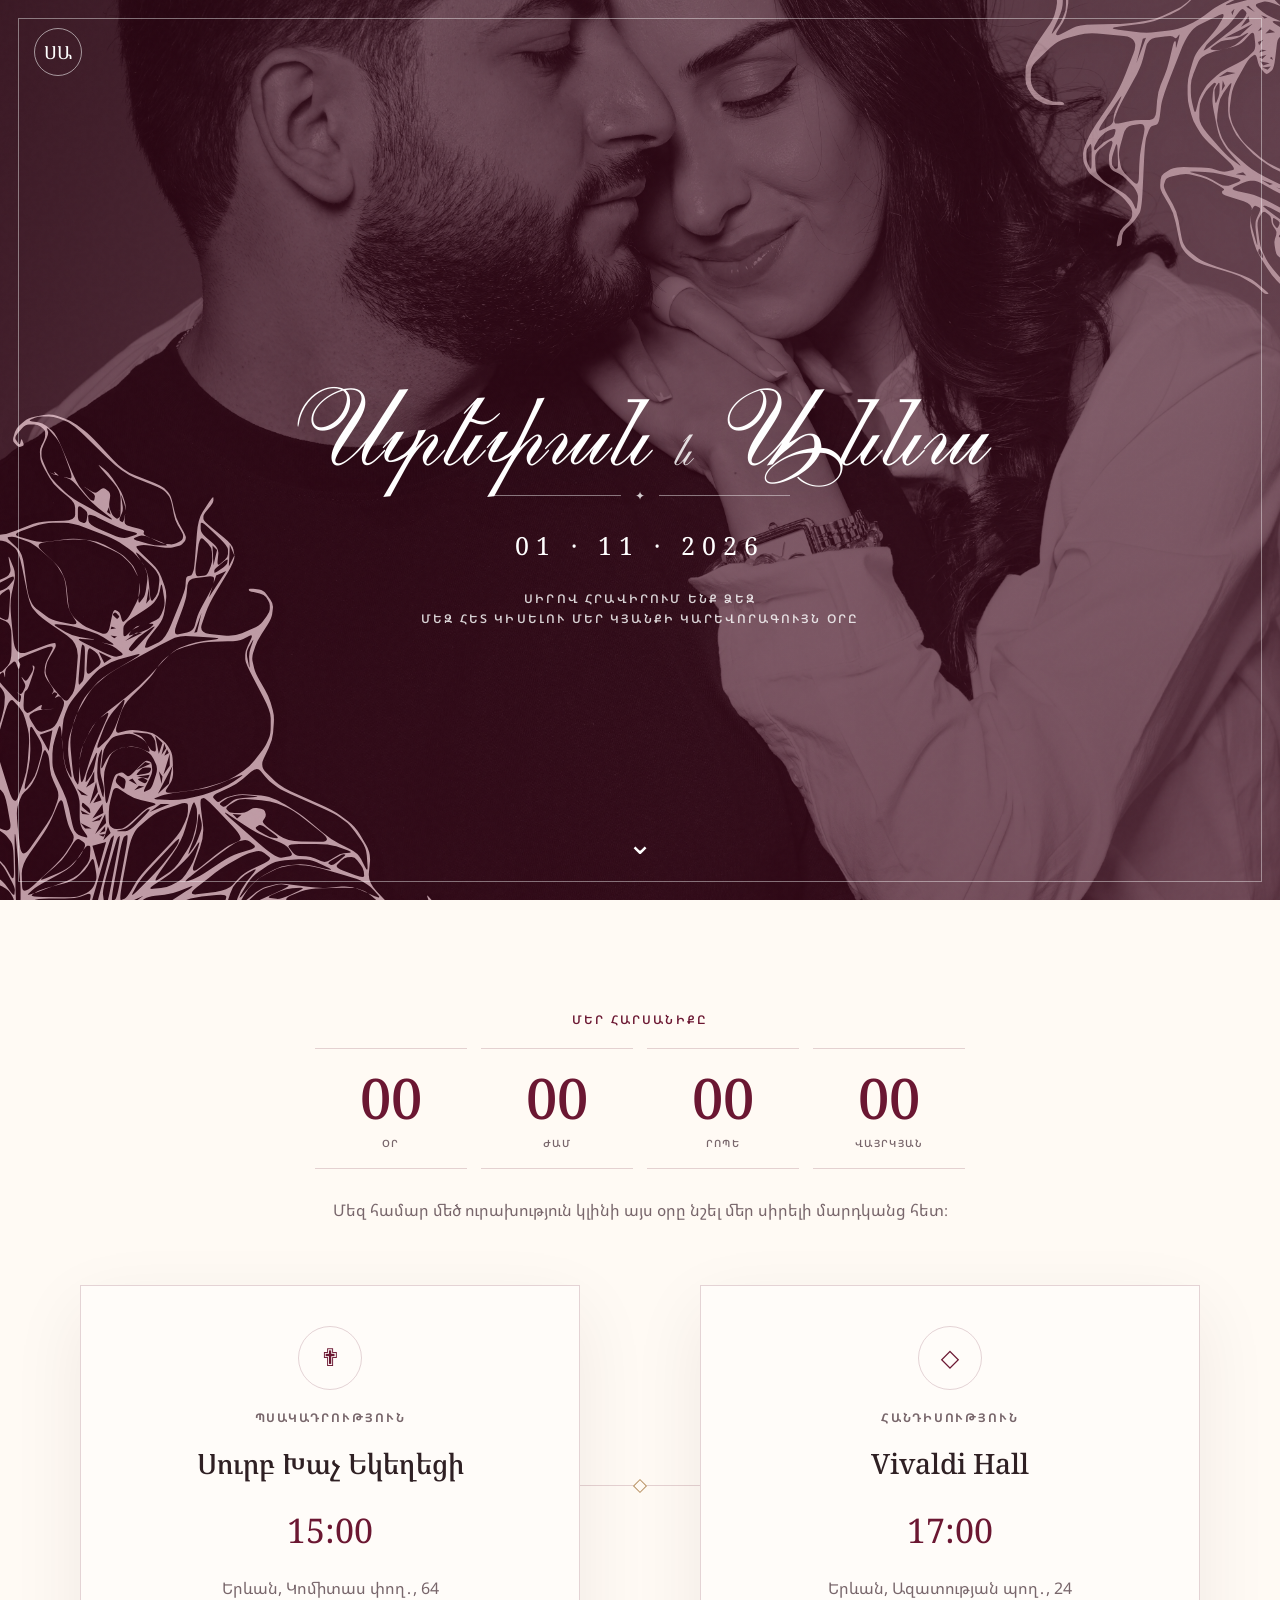
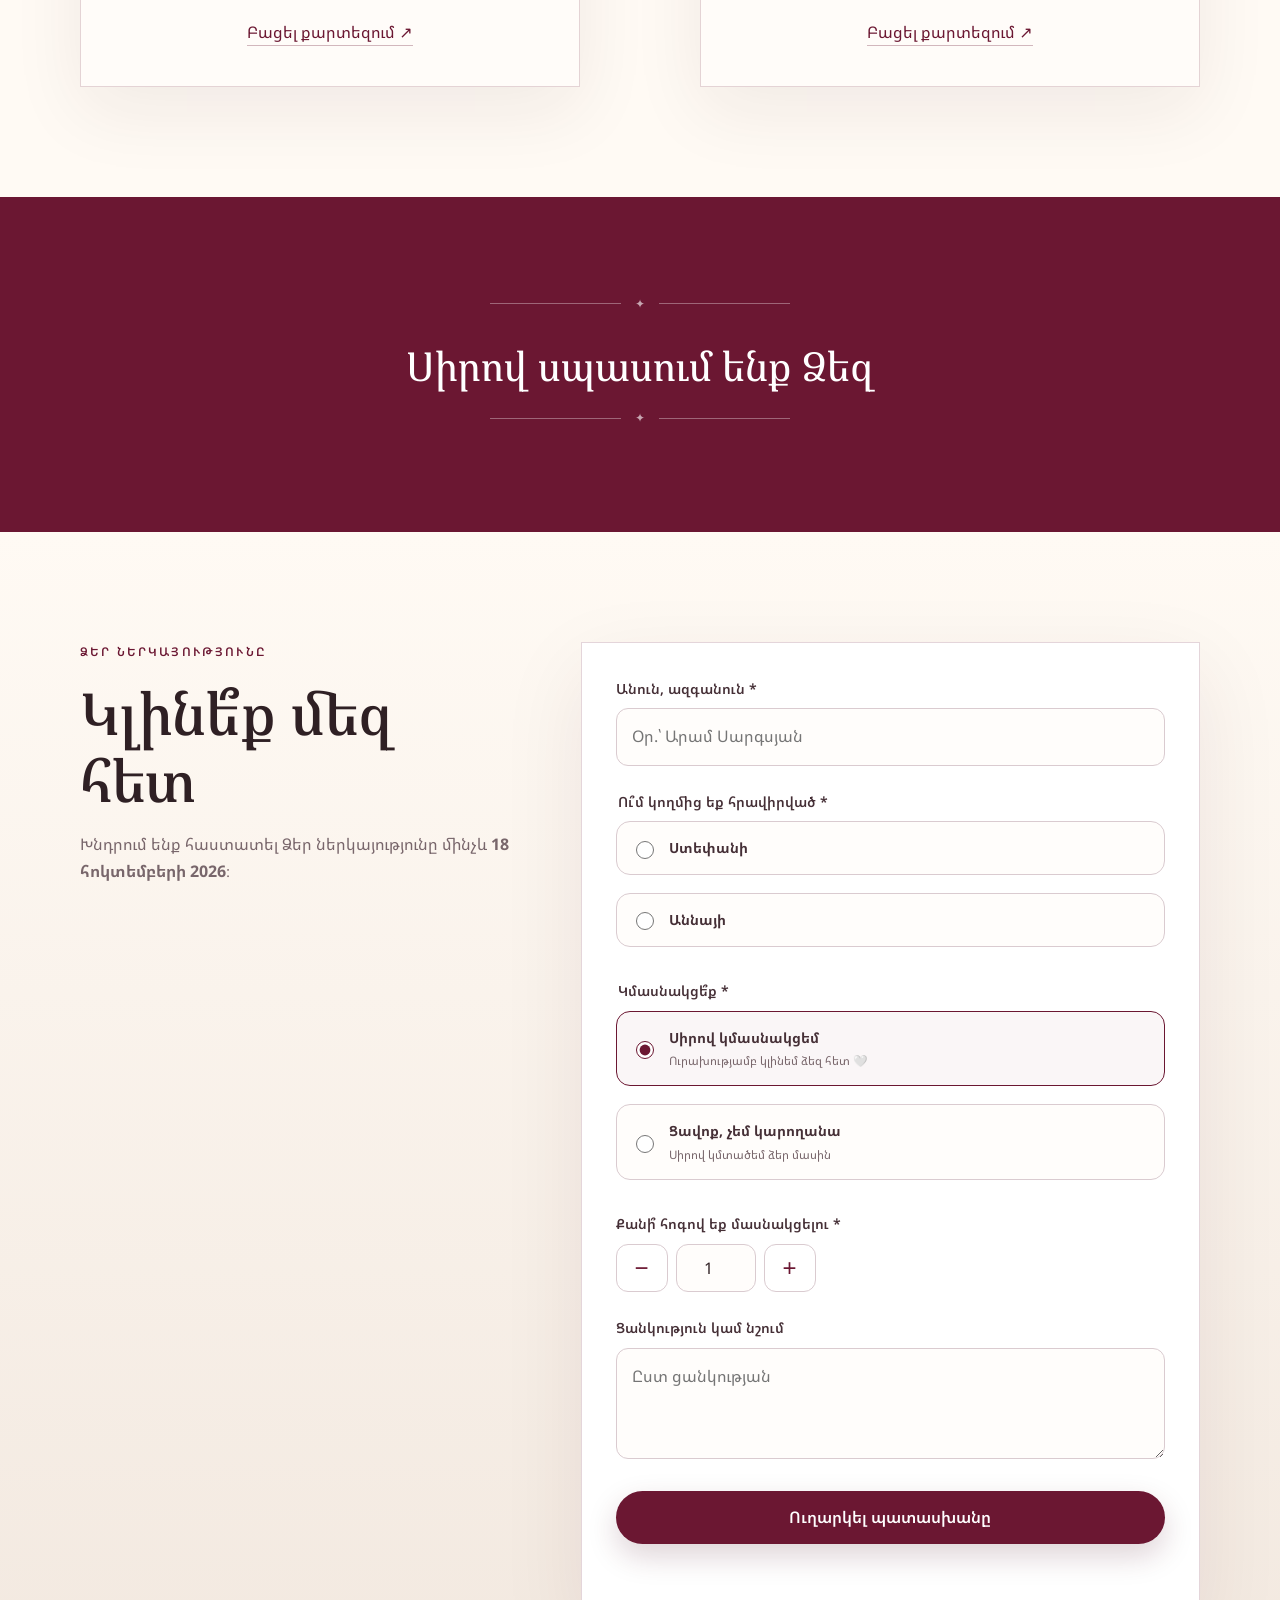
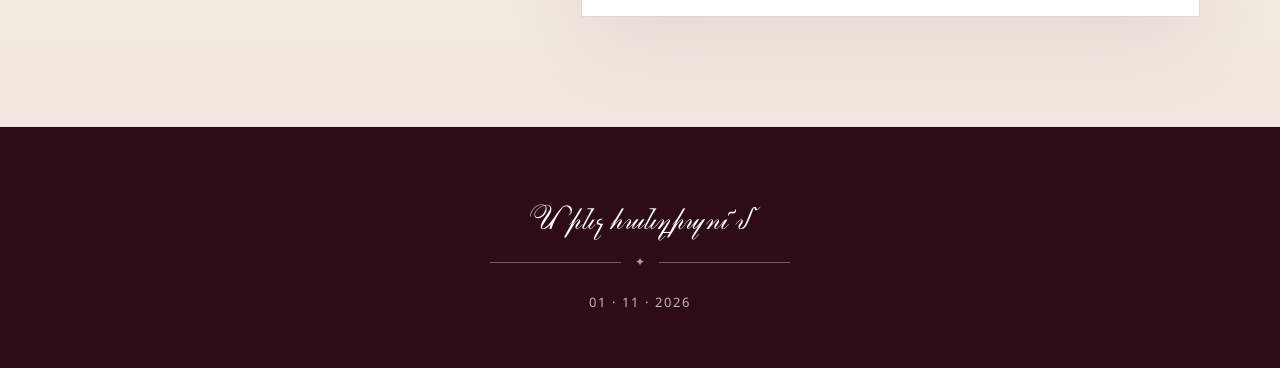
==== commit 35cc1f1d: "Publish smoothed calla curves in preview" ====
--- a/preview/index.html
+++ b/preview/index.html
@@ -28,7 +28,7 @@
   <link rel="preconnect" href="https://fonts.googleapis.com">
   <link rel="preconnect" href="https://fonts.gstatic.com" crossorigin>
   <link href="https://fonts.googleapis.com/css2?family=Noto+Serif+Armenian:wght@400;500;600;700&family=Noto+Sans+Armenian:wght@300;400;500;600&display=swap" rel="stylesheet">
-  <link rel="stylesheet" href="styles.css?v=20261005-2" />
+  <link rel="stylesheet" href="styles.css?v=20261005-3" />
 </head>
 <body>
   <div class="noise" aria-hidden="true"></div>
--- a/preview/styles.css
+++ b/preview/styles.css
@@ -72,7 +72,7 @@
   aspect-ratio: 520 / 657;
   left: -34px;
   bottom: -96px;
-  background-image: url("assets/calla-left-detailed.svg");
+  background-image: url("assets/calla-left-detailed.svg?v=3");
   opacity: .72;
 }
 
@@ -81,7 +81,7 @@
   aspect-ratio: 300 / 310;
   right: -58px;
   top: -36px;
-  background-image: url("assets/calla-right-detailed.svg");
+  background-image: url("assets/calla-right-detailed.svg?v=3");
   opacity: .54;
 }
 
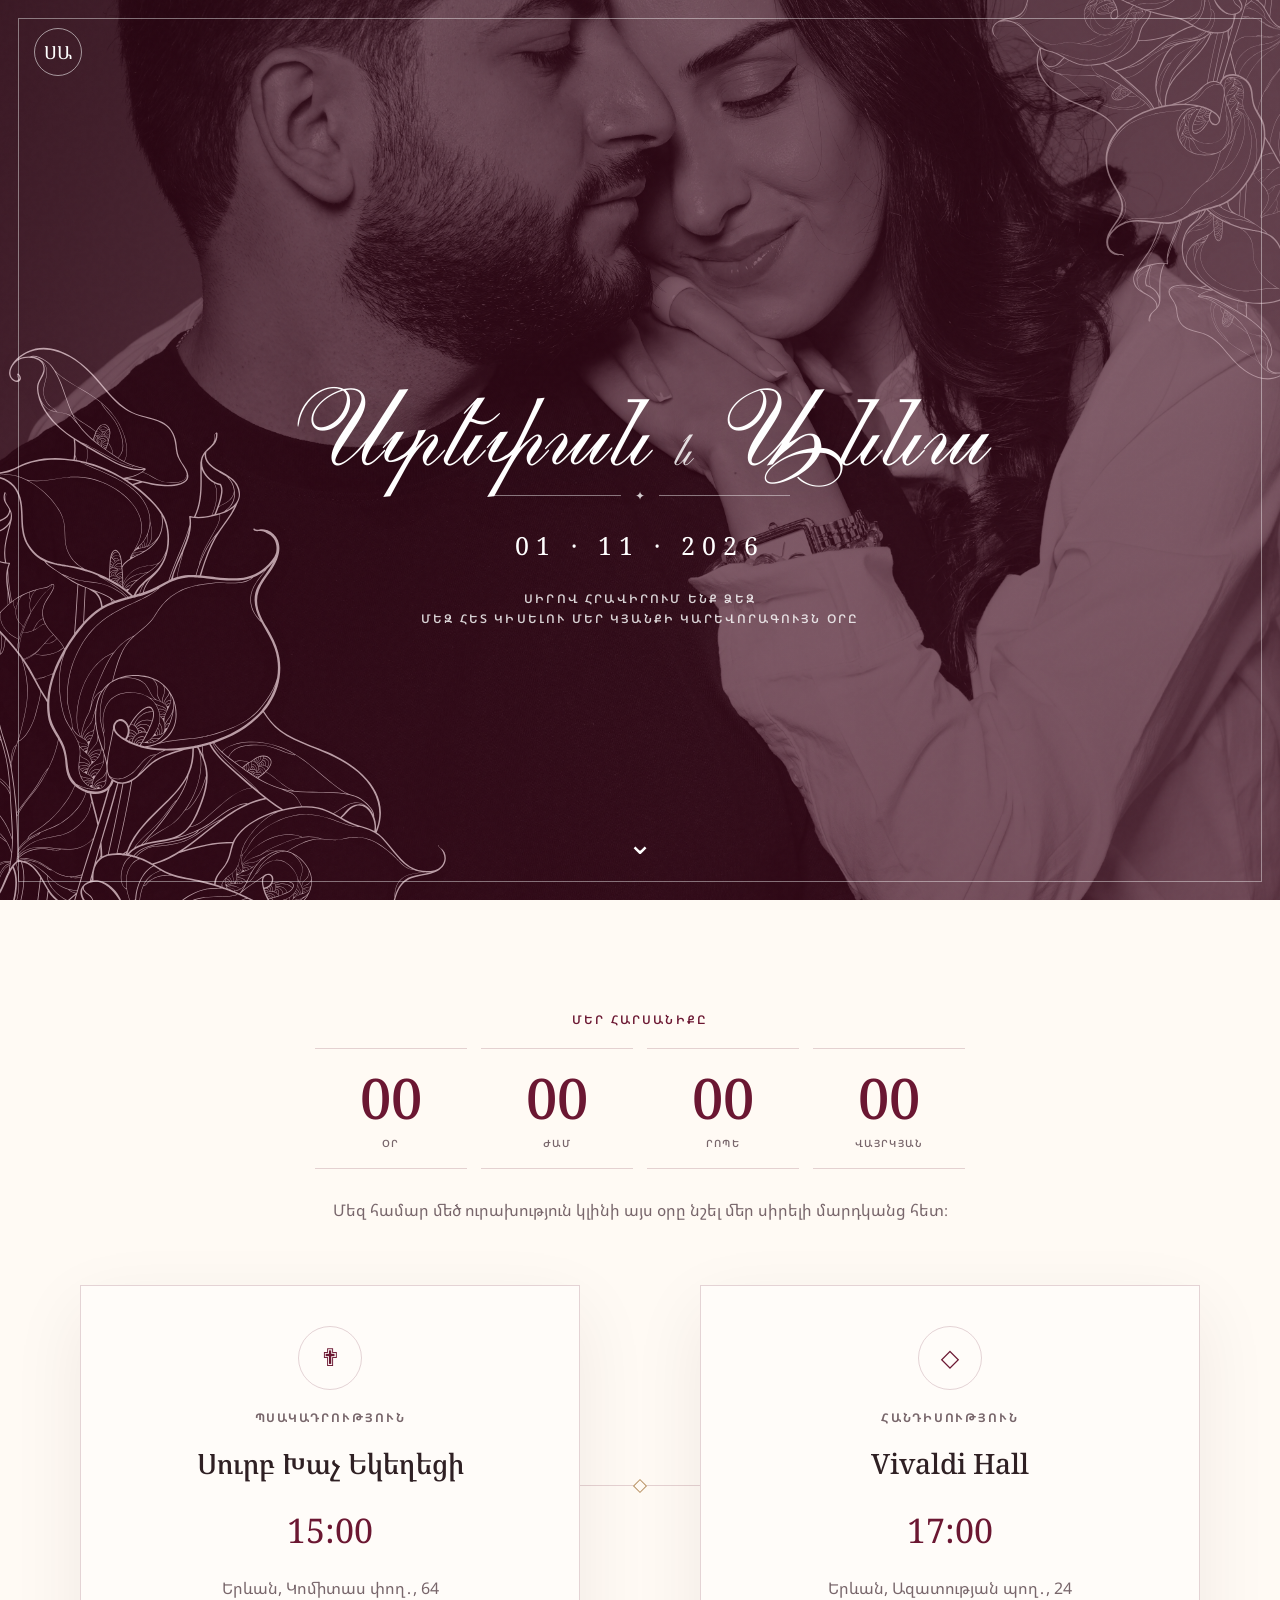
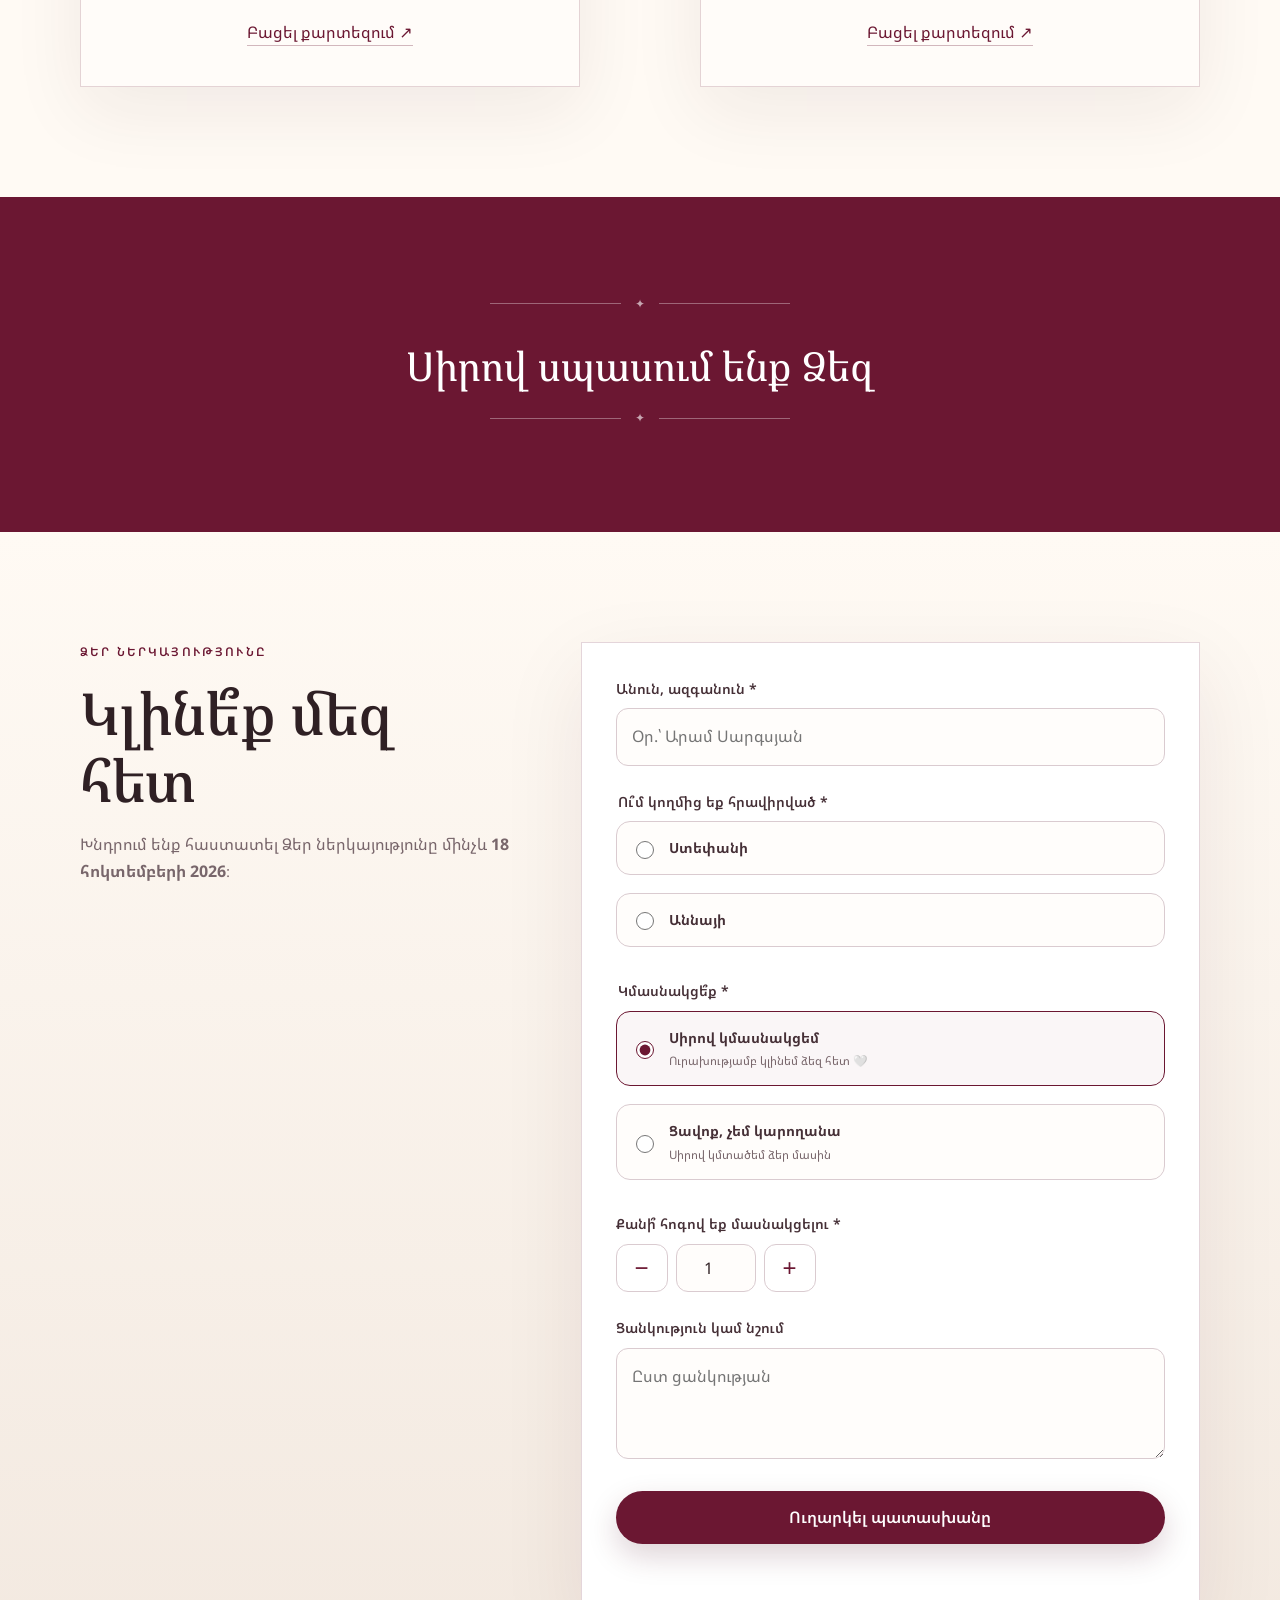
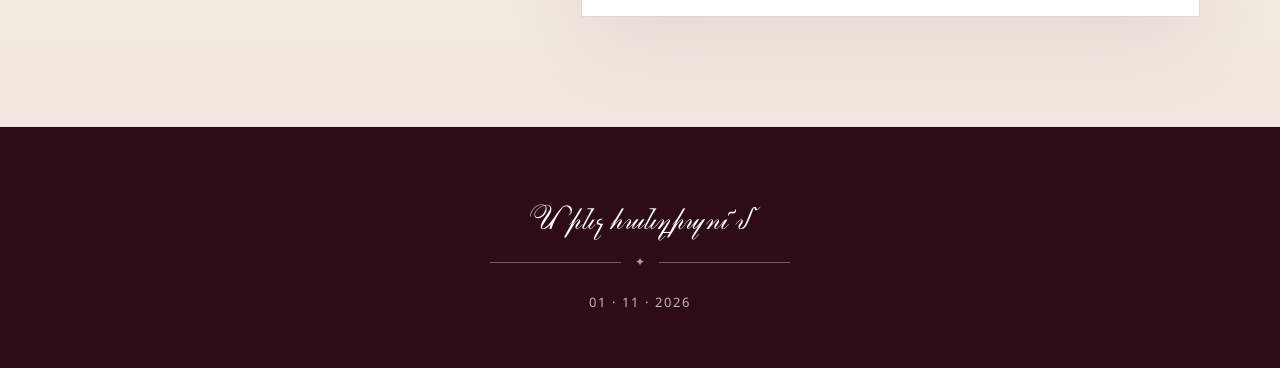
==== commit 1b906461: "Publish original calla artwork in preview" ====
--- a/preview/index.html
+++ b/preview/index.html
@@ -28,7 +28,7 @@
   <link rel="preconnect" href="https://fonts.googleapis.com">
   <link rel="preconnect" href="https://fonts.gstatic.com" crossorigin>
   <link href="https://fonts.googleapis.com/css2?family=Noto+Serif+Armenian:wght@400;500;600;700&family=Noto+Sans+Armenian:wght@300;400;500;600&display=swap" rel="stylesheet">
-  <link rel="stylesheet" href="styles.css?v=20261005-3" />
+  <link rel="stylesheet" href="styles.css?v=20261005-4" />
 </head>
 <body>
   <div class="noise" aria-hidden="true"></div>
--- a/preview/styles.css
+++ b/preview/styles.css
@@ -68,21 +68,21 @@
 }
 
 .hero-calla-left {
-  width: min(37vw, 500px);
-  aspect-ratio: 520 / 657;
-  left: -34px;
-  bottom: -96px;
-  background-image: url("assets/calla-left-detailed.svg?v=3");
+  width: min(38vw, 520px);
+  aspect-ratio: 167 / 209;
+  left: -38px;
+  bottom: -54px;
+  background-image: url("assets/calla-left-original.svg?v=1");
   opacity: .72;
 }
 
 .hero-calla-right {
-  width: min(25vw, 330px);
-  aspect-ratio: 300 / 310;
-  right: -58px;
-  top: -36px;
-  background-image: url("assets/calla-right-detailed.svg?v=3");
-  opacity: .54;
+  width: min(26vw, 355px);
+  aspect-ratio: 140 / 175;
+  right: -44px;
+  top: -34px;
+  background-image: url("assets/calla-right-original.svg?v=1");
+  opacity: .56;
 }
 
 .hero-overlay {
@@ -255,8 +255,8 @@
 
 @media (max-width: 800px) {
   .nav-links { display:none; }
-  .hero-calla-left { width: 285px; left: -92px; bottom: -46px; opacity: .62; }
-  .hero-calla-right { width: 185px; right: -56px; top: -24px; opacity: .42; }
+  .hero-calla-left { width: 270px; left: -86px; bottom: -26px; opacity: .64; }
+  .hero-calla-right { width: 175px; right: -50px; top: -18px; opacity: .44; }
   .hero-overlay { inset:10px; }
   .hero-content { top:65px; }
   .section { padding:80px 0; }
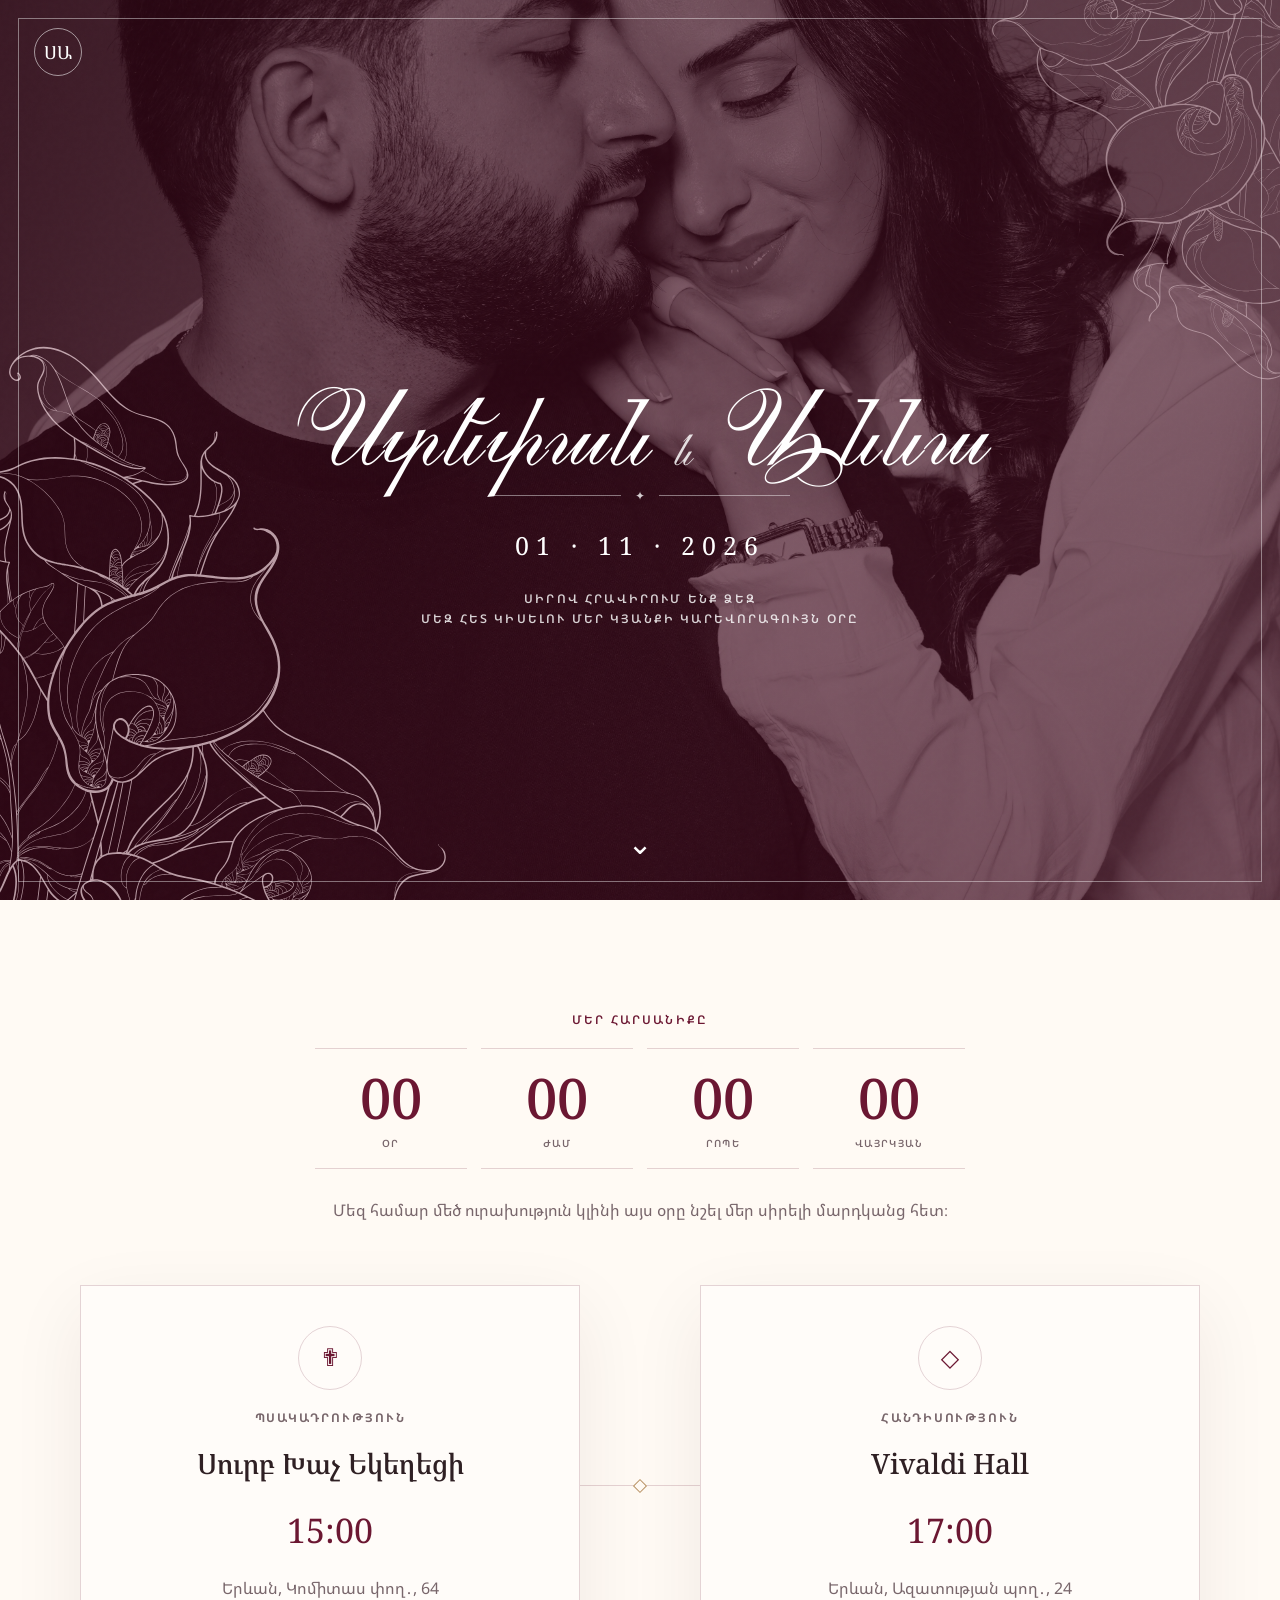
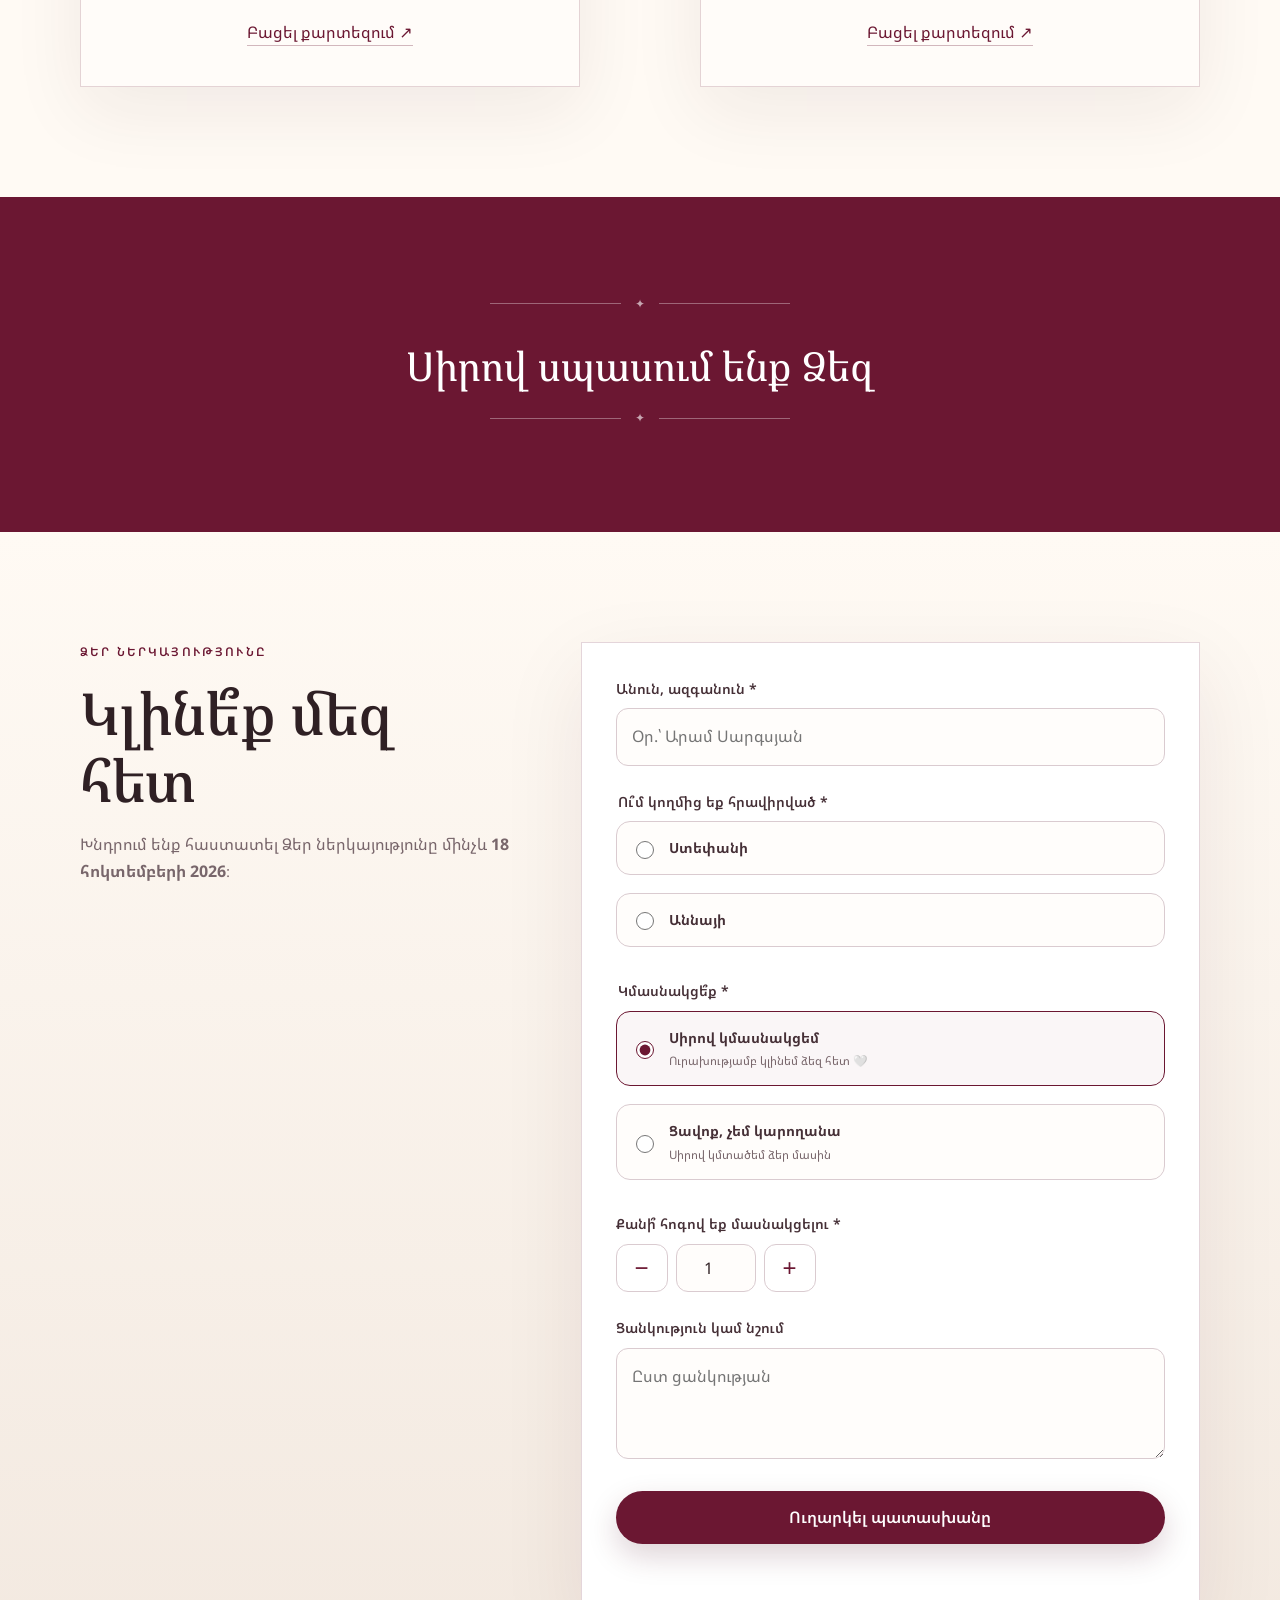
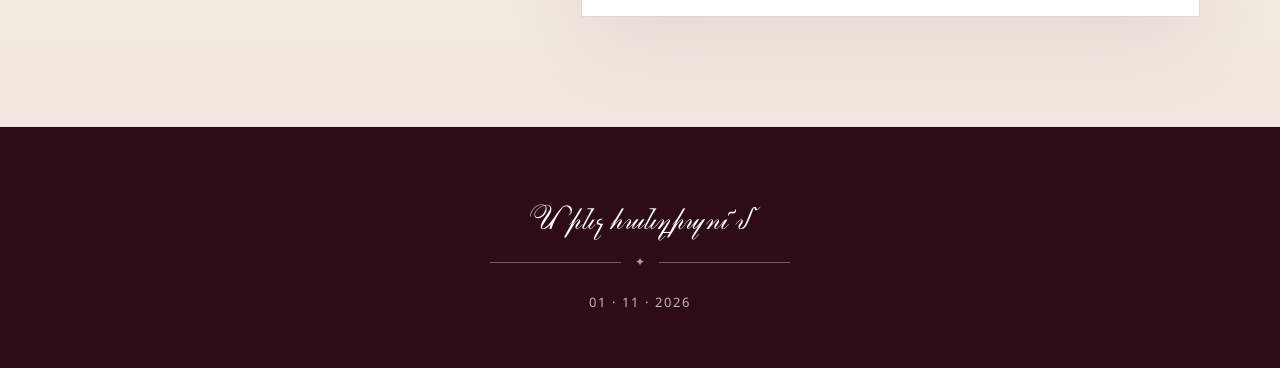
==== commit af7ebfbd: "Publish heartbeat calla experiment in preview" ====
--- a/preview/index.html
+++ b/preview/index.html
@@ -28,7 +28,7 @@
   <link rel="preconnect" href="https://fonts.googleapis.com">
   <link rel="preconnect" href="https://fonts.gstatic.com" crossorigin>
   <link href="https://fonts.googleapis.com/css2?family=Noto+Serif+Armenian:wght@400;500;600;700&family=Noto+Sans+Armenian:wght@300;400;500;600&display=swap" rel="stylesheet">
-  <link rel="stylesheet" href="styles.css?v=20261005-4" />
+  <link rel="stylesheet" href="styles.css?v=20261010-1" />
 </head>
 <body>
   <div class="noise" aria-hidden="true"></div>
--- a/preview/styles.css
+++ b/preview/styles.css
@@ -65,6 +65,8 @@
   background-repeat: no-repeat;
   background-size: contain;
   filter: drop-shadow(0 2px 10px rgba(54, 8, 24, .16));
+  will-change: transform;
+  animation: calla-heartbeat 3.2s ease-in-out infinite;
 }
 
 .hero-calla-left {
@@ -74,6 +76,7 @@
   bottom: -54px;
   background-image: url("assets/calla-left-original.svg?v=1");
   opacity: .72;
+  transform-origin: left bottom;
 }
 
 .hero-calla-right {
@@ -83,6 +86,19 @@
   top: -34px;
   background-image: url("assets/calla-right-original.svg?v=1");
   opacity: .56;
+  transform-origin: right top;
+}
+
+@keyframes calla-heartbeat {
+  0%, 8%, 100% { transform: scale(1); }
+  13% { transform: scale(1.028); }
+  18% { transform: scale(1); }
+  24% { transform: scale(1.018); }
+  30% { transform: scale(1); }
+}
+
+@media (prefers-reduced-motion: reduce) {
+  .hero-calla { animation: none; }
 }
 
 .hero-overlay {
